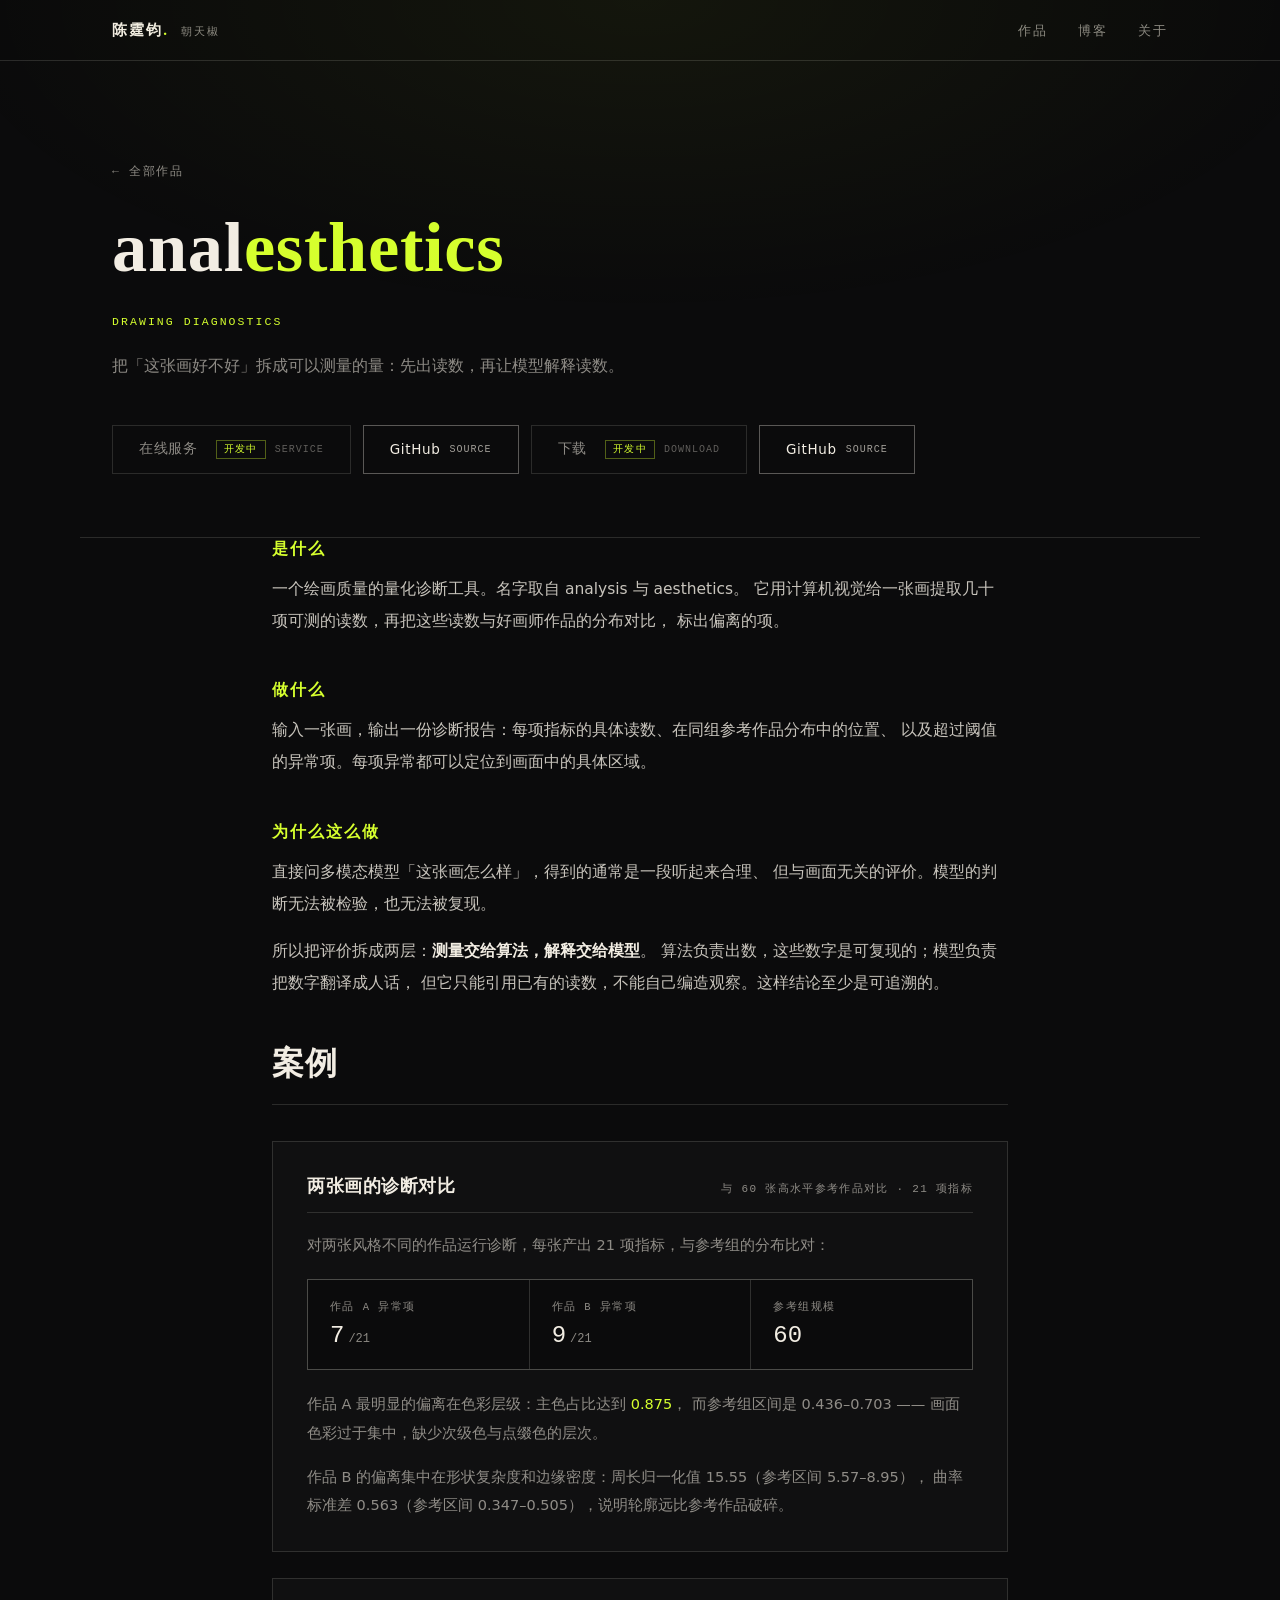
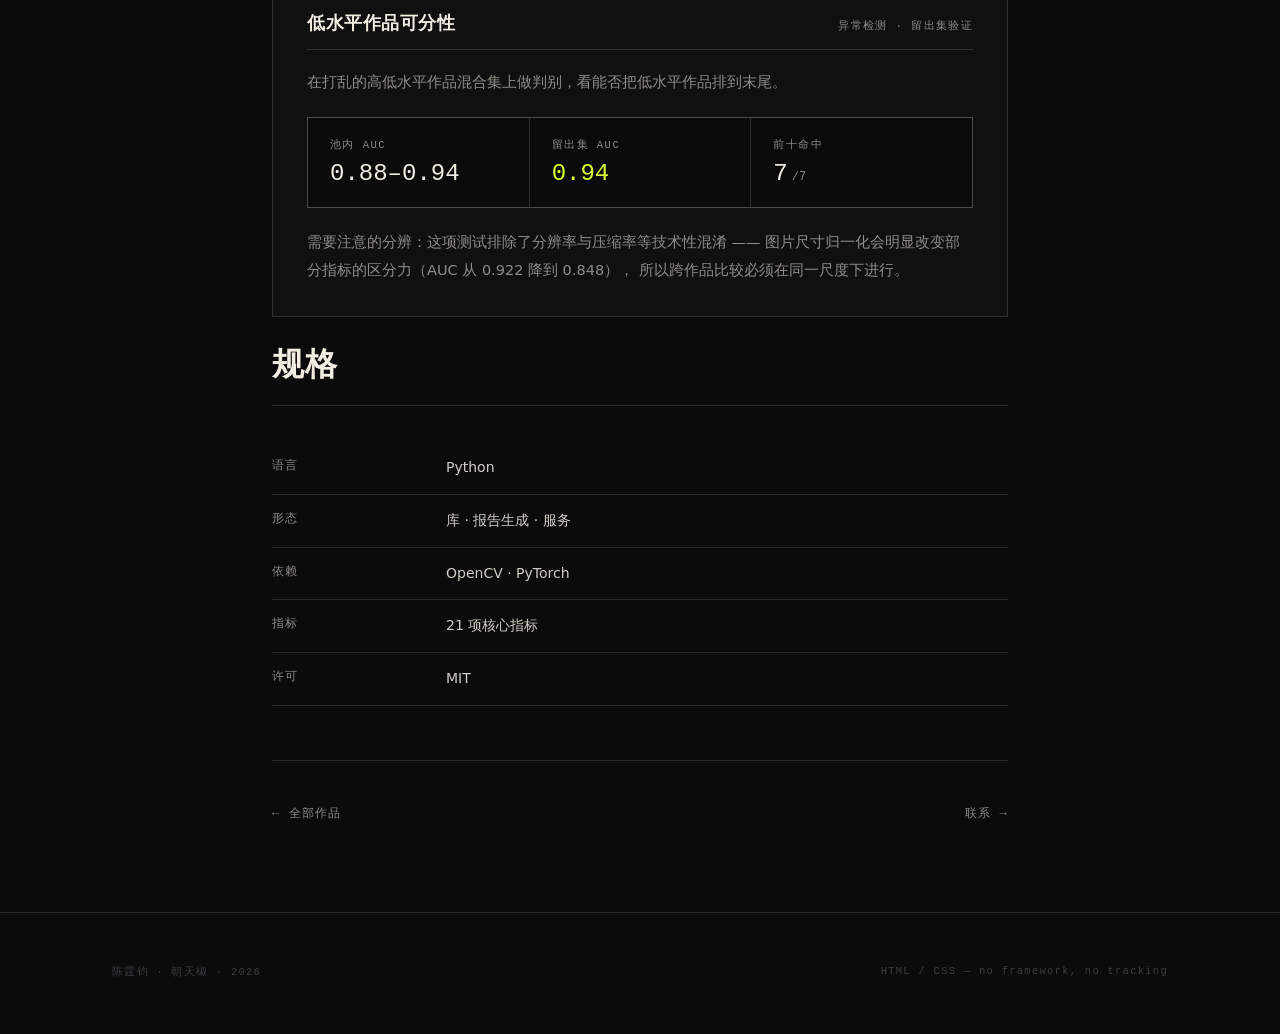
==== analesthetics.html @ e925217a "fix: per-repo GitHub links, whole-card navigation, analesthetics repo live" ====
<!DOCTYPE html>
<html lang="zh-CN">
<head>
<meta charset="UTF-8">
<meta name="viewport" content="width=device-width, initial-scale=1.0">
<title>analesthetics — 陈霆钧</title>
<meta name="description" content="把「这张画好不好」拆成可以测量的量：先出读数，再让模型解释读数。">
<meta property="og:title" content="analesthetics — Drawing Diagnostics">
<meta property="og:description" content="把「这张画好不好」拆成可以测量的量：先出读数，再让模型解释读数。">
<meta property="og:type" content="website">
<style>
:root{
  --bg:#0b0b0c; --ink:#f2ede3; --dim:rgba(242,237,227,.56);
  --faint:rgba(242,237,227,.34); --line:rgba(242,237,227,.14);
  --acid:#d6ff2e;
  --serif:"Songti SC","Noto Serif CJK SC","Source Han Serif SC","SimSun",serif;
  --sans:"PingFang SC","HarmonyOS Sans SC","MiSans","Microsoft YaHei",system-ui,sans-serif;
  --mono:ui-monospace,"SF Mono","JetBrains Mono",Menlo,Consolas,monospace;
}
*{margin:0;padding:0;box-sizing:border-box}
html{scroll-behavior:smooth}
body{background:var(--bg);color:var(--ink);font-family:var(--sans);
     -webkit-font-smoothing:antialiased;overflow-x:hidden}
body::before{content:"";position:fixed;inset:0;pointer-events:none;z-index:99;
  background:radial-gradient(ellipse 80% 50% at 50% 0%,rgba(214,255,46,.05),transparent 70%)}
::selection{background:var(--acid);color:#0b0b0c}
.wrap{max-width:1120px;margin:0 auto;padding:0 32px}
.wrap.narrow{max-width:800px}

/* 渐进增强：默认可见。只有 html.js 存在（脚本已运行）才隐藏等待揭示。
   这样即使 JS 报错 / 被禁用 / IntersectionObserver 不支持，内容也不会消失。 */
.reveal{opacity:1;transform:none}
html.js .reveal{opacity:0;transform:translateY(26px);
                transition:opacity .9s ease,transform .9s ease}
html.js .reveal.on{opacity:1;transform:none}
html.js .reveal.d1{transition-delay:.12s}
html.js .reveal.d2{transition-delay:.24s}
html.js .reveal.d3{transition-delay:.36s}

nav{position:sticky;top:0;z-index:50;background:rgba(11,11,12,.78);
    backdrop-filter:blur(16px);border-bottom:1px solid var(--line)}
nav .wrap{display:flex;justify-content:space-between;align-items:center;height:60px}
.brand{font-family:var(--serif);font-weight:900;font-size:15px;letter-spacing:.14em;
       text-decoration:none;color:var(--ink)}
.brand i{font-style:normal;color:var(--acid)}
.brand small{font-family:var(--mono);font-weight:400;font-size:10.5px;
             letter-spacing:.16em;color:var(--dim);margin-left:12px}
nav ul{display:flex;gap:30px;list-style:none}
nav a{font-size:12.5px;letter-spacing:.16em;color:var(--dim);text-decoration:none;
      transition:color .25s}
nav a:hover,nav a.on{color:var(--ink)}

/* ── 详情页 ── */
.ph{padding-top:11vh;padding-bottom:7vh;border-bottom:1px solid var(--line)}
.crumb{font-family:var(--mono);font-size:11.5px;letter-spacing:.14em;
       color:var(--dim);text-decoration:none;transition:color .25s}
.crumb:hover{color:var(--acid)}
.ph h1{font-family:var(--serif);font-weight:900;line-height:1.16;letter-spacing:.01em;
       font-size:clamp(2.3rem,5.6vw,4.4rem);margin:28px 0 0}
.ph h1 em{font-style:normal;color:var(--acid)}
.ph .kind{font-family:var(--mono);font-size:11.5px;letter-spacing:.18em;
          color:var(--acid);text-transform:uppercase;margin-top:26px;display:block}
.ph .lede{margin-top:22px;max-width:36em;color:var(--dim);font-size:16px;line-height:1.95}

/* 行动区：在线服务 / 下载 / 代码 */
.acts{display:flex;flex-wrap:wrap;gap:12px;margin-top:44px}
.act{display:inline-flex;align-items:center;gap:9px;padding:14px 26px;
     font-size:13.5px;letter-spacing:.05em;text-decoration:none;
     border:1px solid var(--faint);color:var(--ink);transition:all .28s}
.act:hover{background:var(--acid);color:#0b0b0c;border-color:var(--acid)}
.act.ghost{border-color:var(--line);color:var(--dim)}
.act.ghost:hover{background:transparent;color:var(--ink);border-color:var(--faint)}
.act small{font-family:var(--mono);font-size:10px;letter-spacing:.1em;opacity:.65}

section{padding-top:9vh;padding-bottom:9vh}
.sec-h{font-family:var(--serif);font-weight:900;letter-spacing:.03em;
       font-size:clamp(1.4rem,2.8vw,2rem);margin-bottom:36px;
       padding-bottom:18px;border-bottom:1px solid var(--line)}
.body-t p{font-size:15.5px;line-height:2.05;color:rgba(242,237,227,.82);margin-bottom:24px}
.body-t strong{color:var(--ink);font-weight:600}
.body-t em{font-style:normal;color:var(--acid)}

/* 规格表 */
.spec{list-style:none}
.spec li{display:grid;grid-template-columns:150px 1fr;gap:24px;
         padding:14px 0;border-bottom:1px solid var(--line);font-size:14px}
.spec dt,.spec .k{font-family:var(--mono);font-size:11.5px;letter-spacing:.1em;
                  color:var(--dim);padding-top:2px}
.spec .v{color:rgba(242,237,227,.86);line-height:1.7}

/* 三步 / 特性 */
.feats{display:grid;grid-template-columns:repeat(3,1fr);gap:0;border-top:1px solid var(--line)}
.feat{padding:30px 26px 30px 0;border-right:1px solid var(--line)}
.feat:last-child{border-right:none}
.feat .n{font-family:var(--mono);font-size:11px;color:var(--acid);
         letter-spacing:.16em;margin-bottom:16px}
.feat h3{font-family:var(--serif);font-weight:700;font-size:1.15rem;
         letter-spacing:.03em;margin-bottom:10px}
.feat p{font-size:13.5px;line-height:1.8;color:var(--dim)}

pre{font-family:var(--mono);font-size:12.5px;line-height:1.9;
    background:rgba(242,237,227,.035);border:1px solid var(--line);
    padding:22px 24px;overflow-x:auto;margin:24px 0;color:rgba(242,237,227,.8)}
pre b{color:var(--acid);font-weight:400}

.note{font-size:13px;line-height:1.85;color:var(--dim);
      border-left:2px solid var(--acid);padding-left:20px;margin:28px 0}

.pager{display:flex;justify-content:space-between;flex-wrap:wrap;gap:18px;
       padding:44px 0 0;border-top:1px solid var(--line);margin-top:6vh}
.pager a{font-family:var(--mono);font-size:12px;letter-spacing:.1em;
         color:var(--dim);text-decoration:none;transition:color .25s}
.pager a:hover{color:var(--acid)}

footer{border-top:1px solid var(--line);padding:52px 0;margin-top:10vh}
.colophon{font-family:var(--mono);font-size:10.5px;color:#3d3d42;
          letter-spacing:.12em;display:flex;justify-content:space-between;flex-wrap:wrap;gap:14px}

@media(max-width:880px){
  .feats{grid-template-columns:1fr}
  .feat{border-right:none;border-bottom:1px solid var(--line);padding-right:0}
  .spec li{grid-template-columns:110px 1fr;gap:16px}
  .reveal{transition-duration:.55s}
}
@media(prefers-reduced-motion:reduce){
  .reveal{opacity:1;transform:none;transition:none}
  html{scroll-behavior:auto}
}


.badge{display:inline-block;font-family:var(--mono);font-size:9.5px;
       letter-spacing:.14em;color:var(--acid);border:1px solid rgba(214,255,46,.35);
       padding:2px 7px;margin-left:9px;vertical-align:middle;white-space:nowrap}
.wipbar{border:1px solid rgba(214,255,46,.28);
        background:rgba(214,255,46,.05);
        padding:14px 20px;margin:0 auto 0;max-width:800px;
        font-family:var(--mono);font-size:11.5px;letter-spacing:.08em;
        color:rgba(242,237,227,.7);text-align:center}
.wipbar b{color:var(--acid);font-weight:400}

</style>
<style>
/* 概述三段 */
.ov{margin-bottom:42px}
.ov h3{font-family:var(--serif);font-weight:700;font-size:1.02rem;
       letter-spacing:.12em;color:var(--acid);margin-bottom:14px}
.ov p{font-size:15.5px;line-height:2.05;color:rgba(242,237,227,.82)}
.ov p+p{margin-top:16px}
.ov strong{color:var(--ink);font-weight:600}

/* 案例卡 */
.case{border:1px solid var(--line);padding:32px 34px;margin-bottom:26px;
      background:rgba(242,237,227,.02)}
.case-h{display:flex;justify-content:space-between;align-items:baseline;
        gap:18px;flex-wrap:wrap;margin-bottom:18px;
        padding-bottom:14px;border-bottom:1px solid var(--line)}
.case-h b{font-family:var(--serif);font-weight:700;font-size:1.1rem;letter-spacing:.03em}
.case-h span{font-family:var(--mono);font-size:11px;letter-spacing:.12em;color:var(--dim)}
.case p{font-size:14.5px;line-height:1.95;color:var(--dim);margin-bottom:16px}
.case p:last-child{margin-bottom:0}
.case em{font-style:normal;color:var(--acid)}
.case strong{color:var(--ink);font-weight:600}

/* 数据行 */
.stats{display:grid;grid-template-columns:repeat(auto-fit,minmax(170px,1fr));
       gap:1px;background:var(--line);border:1px solid var(--line);margin:20px 0}
.stats div{background:var(--bg);padding:20px 22px}
.stats dt{font-family:var(--mono);font-size:10.5px;letter-spacing:.14em;color:var(--dim)}
.stats dd{font-family:var(--mono);font-size:1.5rem;margin-top:8px;color:var(--ink)}
.stats dd i{font-style:normal;color:var(--acid)}
.stats dd small{font-size:.5em;color:var(--dim);margin-left:4px}

.empty{font-size:13.5px;color:var(--dim);line-height:1.9;
       border:1px dashed var(--line);padding:28px 30px}
</style>
<script>document.documentElement.classList.add("js");</script>
</head>
<body>
<nav>
  <div class="wrap">
    <a href="index.html" class="brand">陈霆钧<i>.</i><small>朝天椒</small></a>
    <ul>
      <li><a href="index.html#work">作品</a></li>
      <li><a href="blog.html">博客</a></li>
      <li><a href="index.html#about">关于</a></li>
    </ul>
  </div>
</nav>

<header class="ph wrap">
  <a class="crumb reveal on" href="index.html#work">← 全部作品</a>
  <h1 class="reveal on">anal<em>esthetics</em></h1>
  <span class="kind reveal d1">Drawing Diagnostics</span>
  <p class="lede reveal d1">把「这张画好不好」拆成可以测量的量：先出读数，再让模型解释读数。</p>
  <div class="acts reveal d2">
      <a class="act ghost" href="try-analesthetics.html">在线服务<span class="badge">开发中</span><small>SERVICE</small></a>
      <a class="act" href="https://github.com/ProfYangShengXu/analesthetics">GitHub<small>SOURCE</small></a>
    <a class="act ghost" href="#">下载<span class="badge">开发中</span><small>DOWNLOAD</small></a>
      <a class="act" href="#">GitHub<small>SOURCE</small></a>
  </div>
</header>

<section class="wrap narrow">
  <div class="ov reveal d1"><h3>是什么</h3><p>一个绘画质量的量化诊断工具。名字取自 analysis 与 aesthetics。
     它用计算机视觉给一张画提取几十项可测的读数，再把这些读数与好画师作品的分布对比，
     标出偏离的项。</p></div>
  <div class="ov reveal d1"><h3>做什么</h3><p>输入一张画，输出一份诊断报告：每项指标的具体读数、在同组参考作品分布中的位置、
     以及超过阈值的异常项。每项异常都可以定位到画面中的具体区域。</p></div>
  <div class="ov reveal d1"><h3>为什么这么做</h3><p>直接问多模态模型「这张画怎么样」，得到的通常是一段听起来合理、
     但与画面无关的评价。模型的判断无法被检验，也无法被复现。</p>
     <p>所以把评价拆成两层：<strong>测量交给算法，解释交给模型</strong>。
     算法负责出数，这些数字是可复现的；模型负责把数字翻译成人话，
     但它只能引用已有的读数，不能自己编造观察。这样结论至少是可追溯的。</p></div>
</section>

<section class="wrap narrow">
  <h2 class="sec-h reveal">案例</h2>
  <div class="case reveal d1"><div class="case-h"><b>两张画的诊断对比</b><span>与 60 张高水平参考作品对比 · 21 项指标</span></div><p>对两张风格不同的作品运行诊断，每张产出 21 项指标，与参考组的分布比对：</p>
        <div class="stats">
          <div><dt>作品 A 异常项</dt><dd>7<small>/21</small></dd></div>
          <div><dt>作品 B 异常项</dt><dd>9<small>/21</small></dd></div>
          <div><dt>参考组规模</dt><dd>60</dd></div>
        </div>
        <p>作品 A 最明显的偏离在色彩层级：主色占比达到 <em>0.875</em>，
        而参考组区间是 0.436–0.703 —— 画面色彩过于集中，缺少次级色与点缀色的层次。</p>
        <p>作品 B 的偏离集中在形状复杂度和边缘密度：周长归一化值 15.55（参考区间 5.57–8.95），
        曲率标准差 0.563（参考区间 0.347–0.505），说明轮廓远比参考作品破碎。</p></div>
  <div class="case reveal d1"><div class="case-h"><b>低水平作品可分性</b><span>异常检测 · 留出集验证</span></div><p>在打乱的高低水平作品混合集上做判别，看能否把低水平作品排到末尾。</p>
        <div class="stats">
          <div><dt>池内 AUC</dt><dd>0.88–0.94</dd></div>
          <div><dt>留出集 AUC</dt><dd><i>0.94</i></dd></div>
          <div><dt>前十命中</dt><dd>7<small>/7</small></dd></div>
        </div>
        <p>需要注意的分辨：这项测试排除了分辨率与压缩率等技术性混淆 ——
        图片尺寸归一化会明显改变部分指标的区分力（AUC 从 0.922 降到 0.848），
        所以跨作品比较必须在同一尺度下进行。</p></div>
</section>

<section class="wrap narrow">
  <h2 class="sec-h reveal">规格</h2>
  <ul class="spec reveal d1">
    <li><span class="k">语言</span><span class="v">Python</span></li>
    <li><span class="k">形态</span><span class="v">库 · 报告生成 · 服务</span></li>
    <li><span class="k">依赖</span><span class="v">OpenCV · PyTorch</span></li>
    <li><span class="k">指标</span><span class="v">21 项核心指标</span></li>
    <li><span class="k">许可</span><span class="v">MIT</span></li>
  </ul>
  <div class="pager reveal d2">
    <a href="index.html#work">← 全部作品</a>
    <a href="index.html#contact">联系 →</a>
  </div>
</section>

<footer>
  <div class="wrap colophon">
    <span>陈霆钧 · 朝天椒 · 2026</span>
    <span>HTML / CSS — no framework, no tracking</span>
  </div>
</footer>
<script>
(function(){
  document.documentElement.classList.add('js');
  var els=[].slice.call(document.querySelectorAll('.reveal'));
  function showAll(){ els.forEach(function(e){e.classList.add('on')}); }
  if(!('IntersectionObserver' in window)){ showAll(); return; }
  var io=new IntersectionObserver(function(en){
    en.forEach(function(e){ if(e.isIntersecting){ e.target.classList.add('on'); io.unobserve(e.target);} });
  },{threshold:0.05,rootMargin:'0px 0px -2% 0px'});
  els.forEach(function(e){ io.observe(e) });
  // 兜底：1.5s 后强制全部可见，防止任何边界情况导致内容不可见
  setTimeout(showAll, 1500);
})();
</script>
</body>
</html>
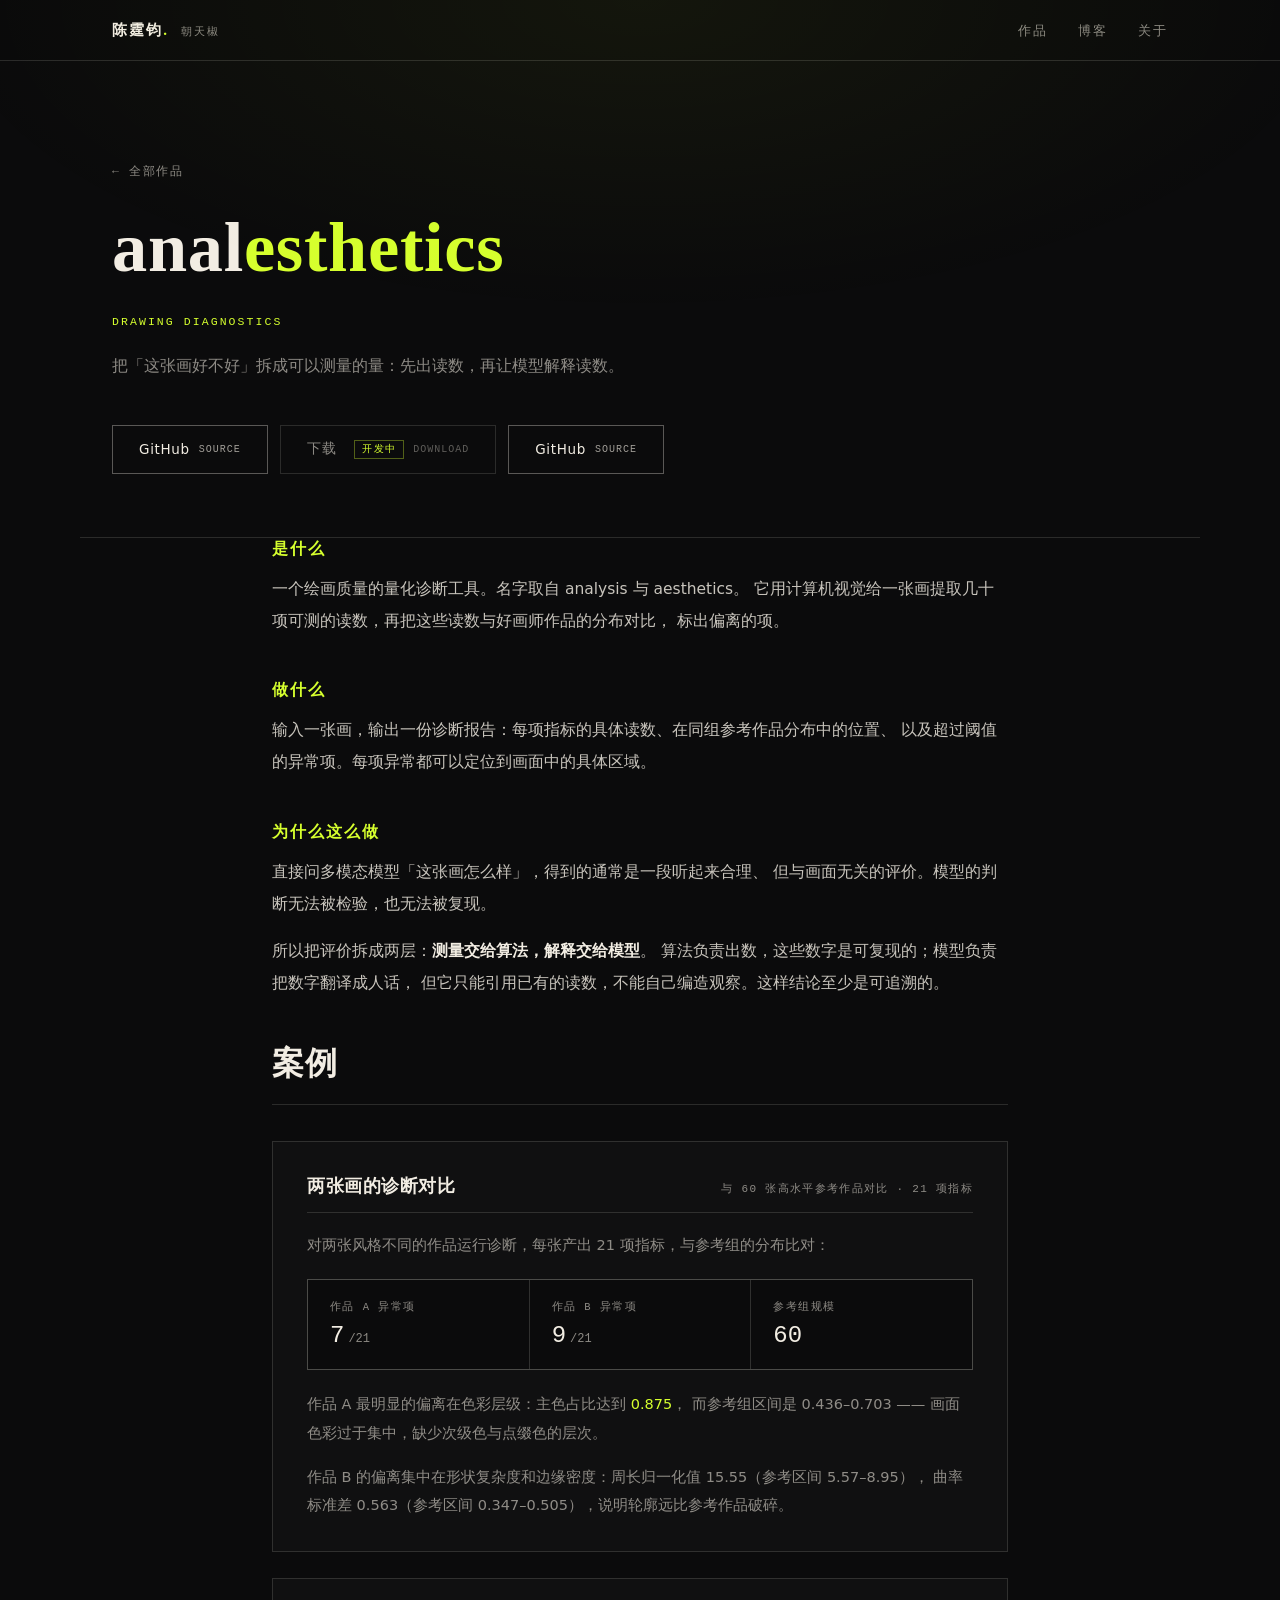
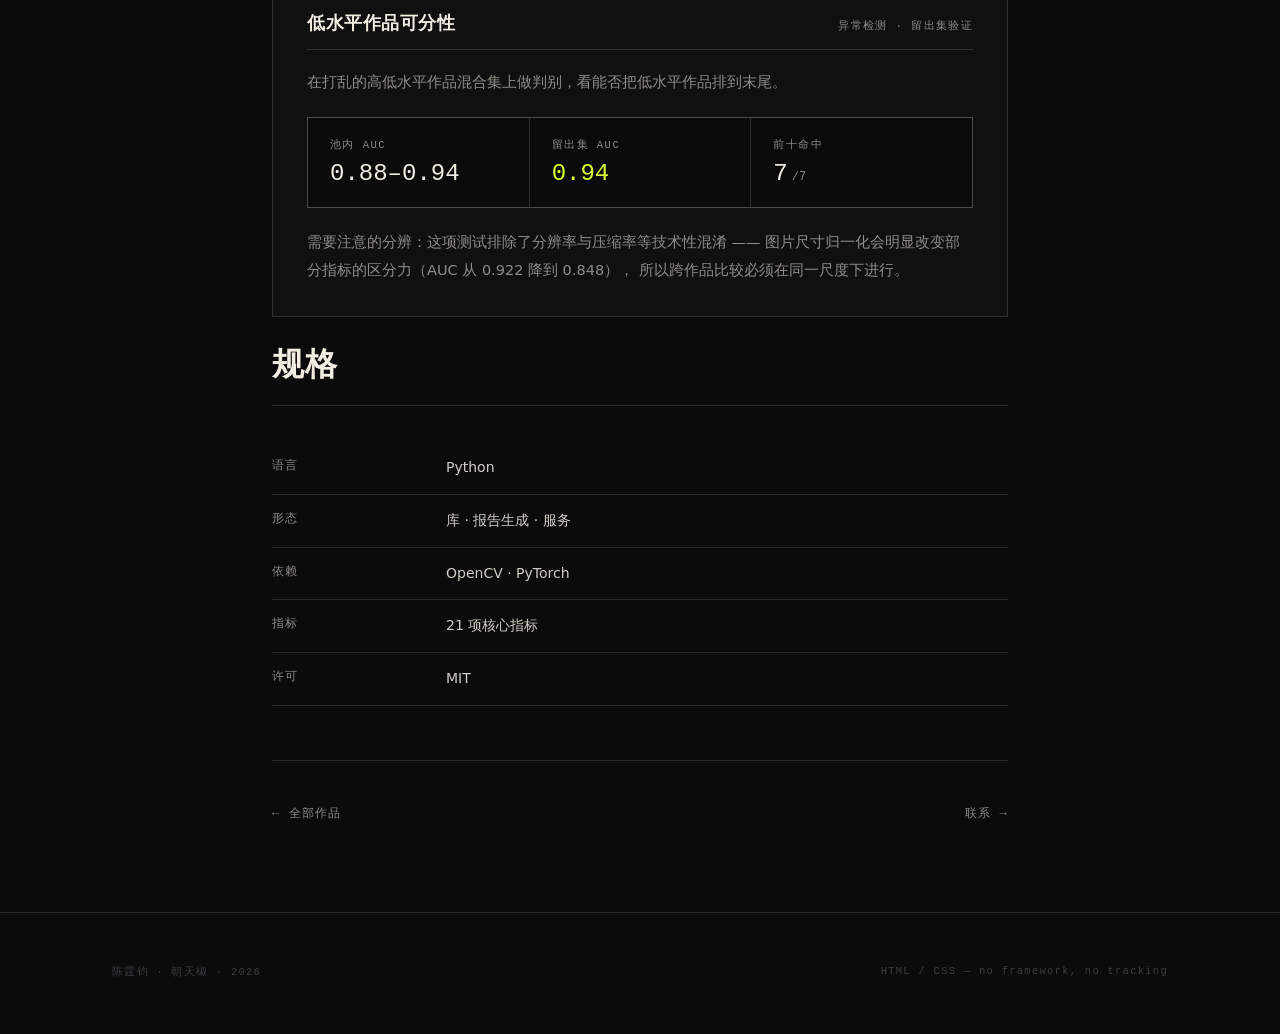
==== commit 5c6a7d62: "revert: no service behind them -> pull all mock service pages from live" ====
--- a/analesthetics.html
+++ b/analesthetics.html
@@ -193,7 +193,6 @@
   <span class="kind reveal d1">Drawing Diagnostics</span>
   <p class="lede reveal d1">把「这张画好不好」拆成可以测量的量：先出读数，再让模型解释读数。</p>
   <div class="acts reveal d2">
-      <a class="act ghost" href="try-analesthetics.html">在线服务<span class="badge">开发中</span><small>SERVICE</small></a>
       <a class="act" href="https://github.com/ProfYangShengXu/analesthetics">GitHub<small>SOURCE</small></a>
     <a class="act ghost" href="#">下载<span class="badge">开发中</span><small>DOWNLOAD</small></a>
       <a class="act" href="#">GitHub<small>SOURCE</small></a>
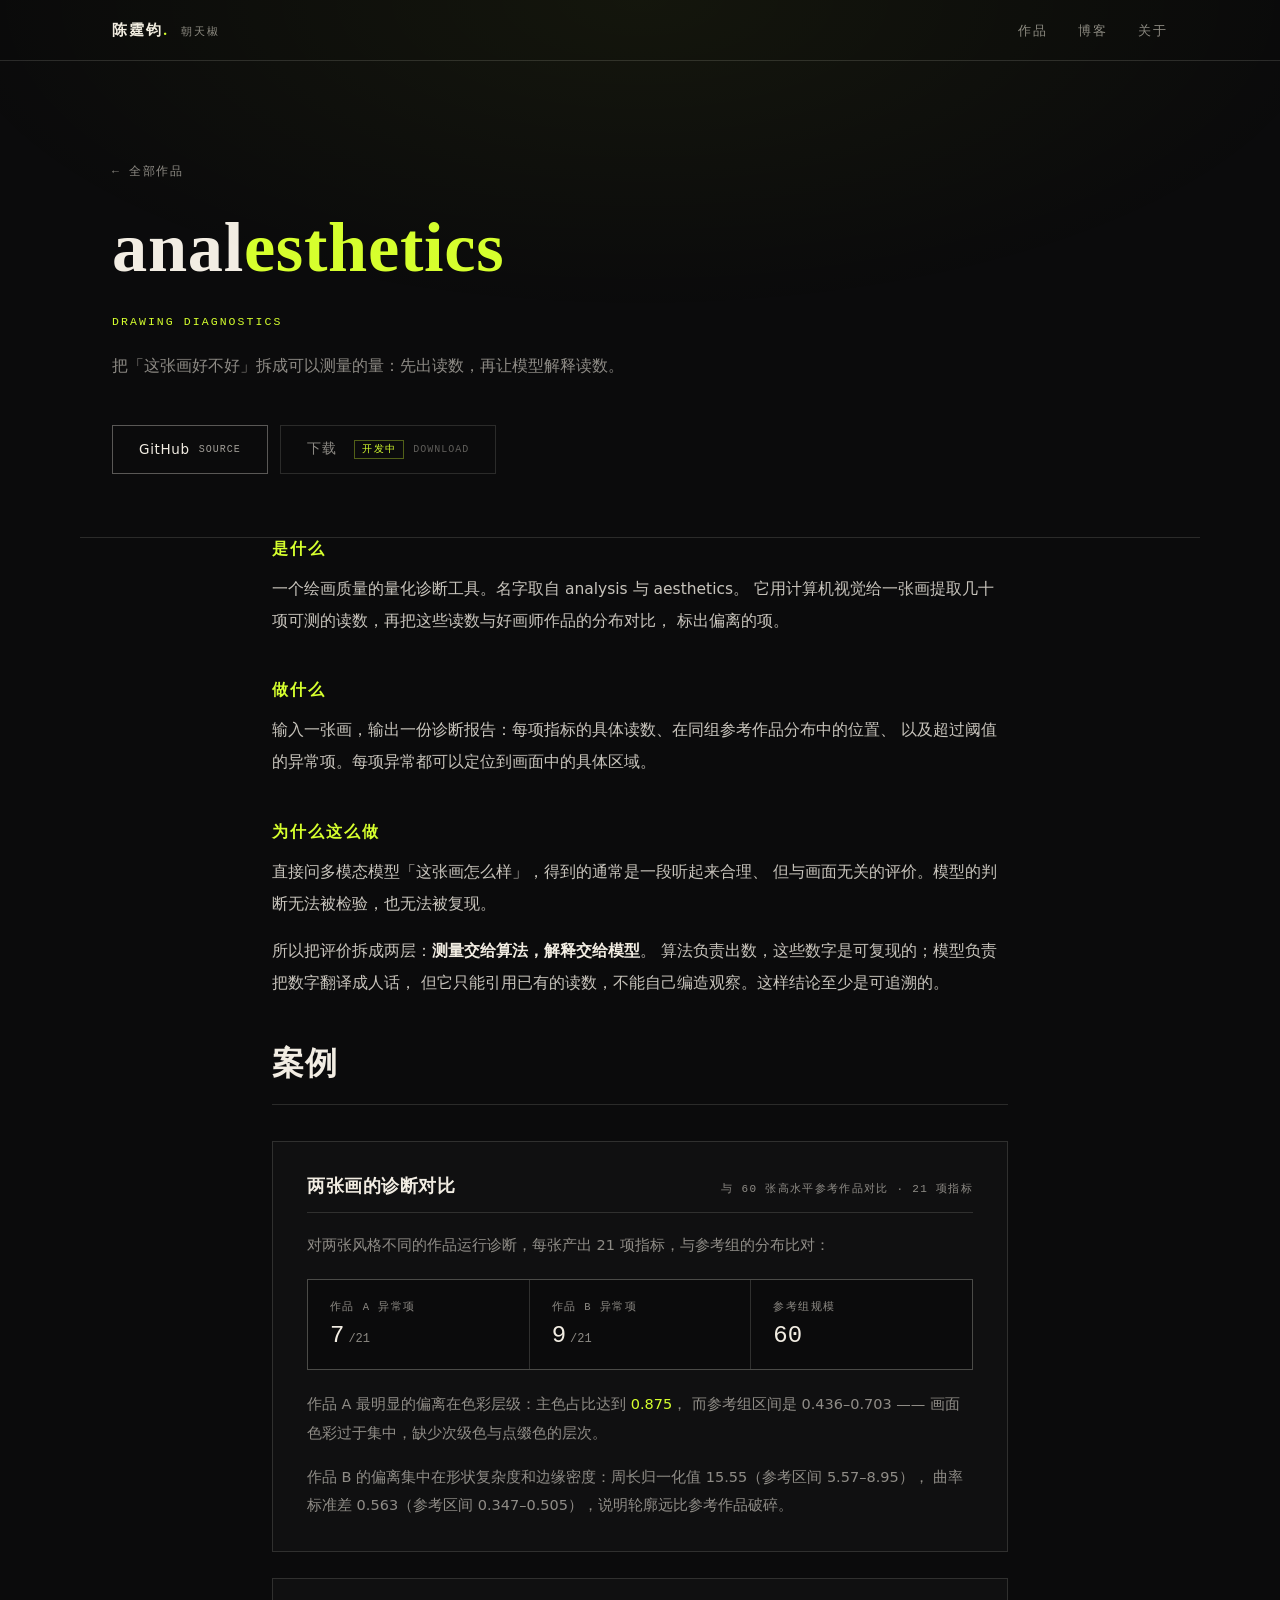
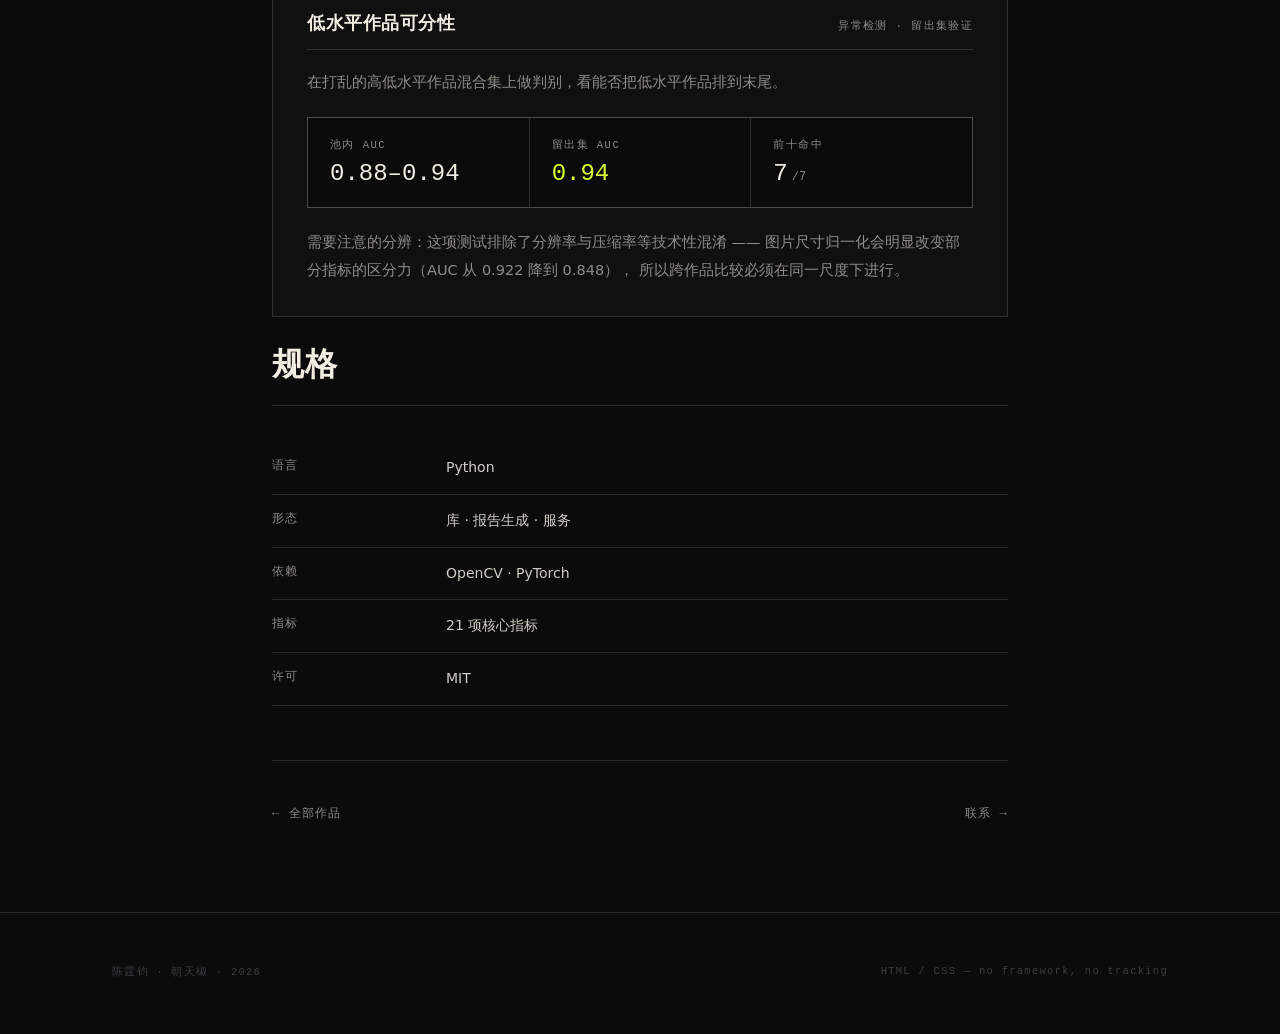
==== commit e1e9b945: "fix: drop duplicated action button on analesthetics" ====
--- a/analesthetics.html
+++ b/analesthetics.html
@@ -193,9 +193,8 @@
   <span class="kind reveal d1">Drawing Diagnostics</span>
   <p class="lede reveal d1">把「这张画好不好」拆成可以测量的量：先出读数，再让模型解释读数。</p>
   <div class="acts reveal d2">
-      <a class="act" href="https://github.com/ProfYangShengXu/analesthetics">GitHub<small>SOURCE</small></a>
+    <a class="act" href="https://github.com/ProfYangShengXu/analesthetics">GitHub<small>SOURCE</small></a>
     <a class="act ghost" href="#">下载<span class="badge">开发中</span><small>DOWNLOAD</small></a>
-      <a class="act" href="#">GitHub<small>SOURCE</small></a>
   </div>
 </header>
 
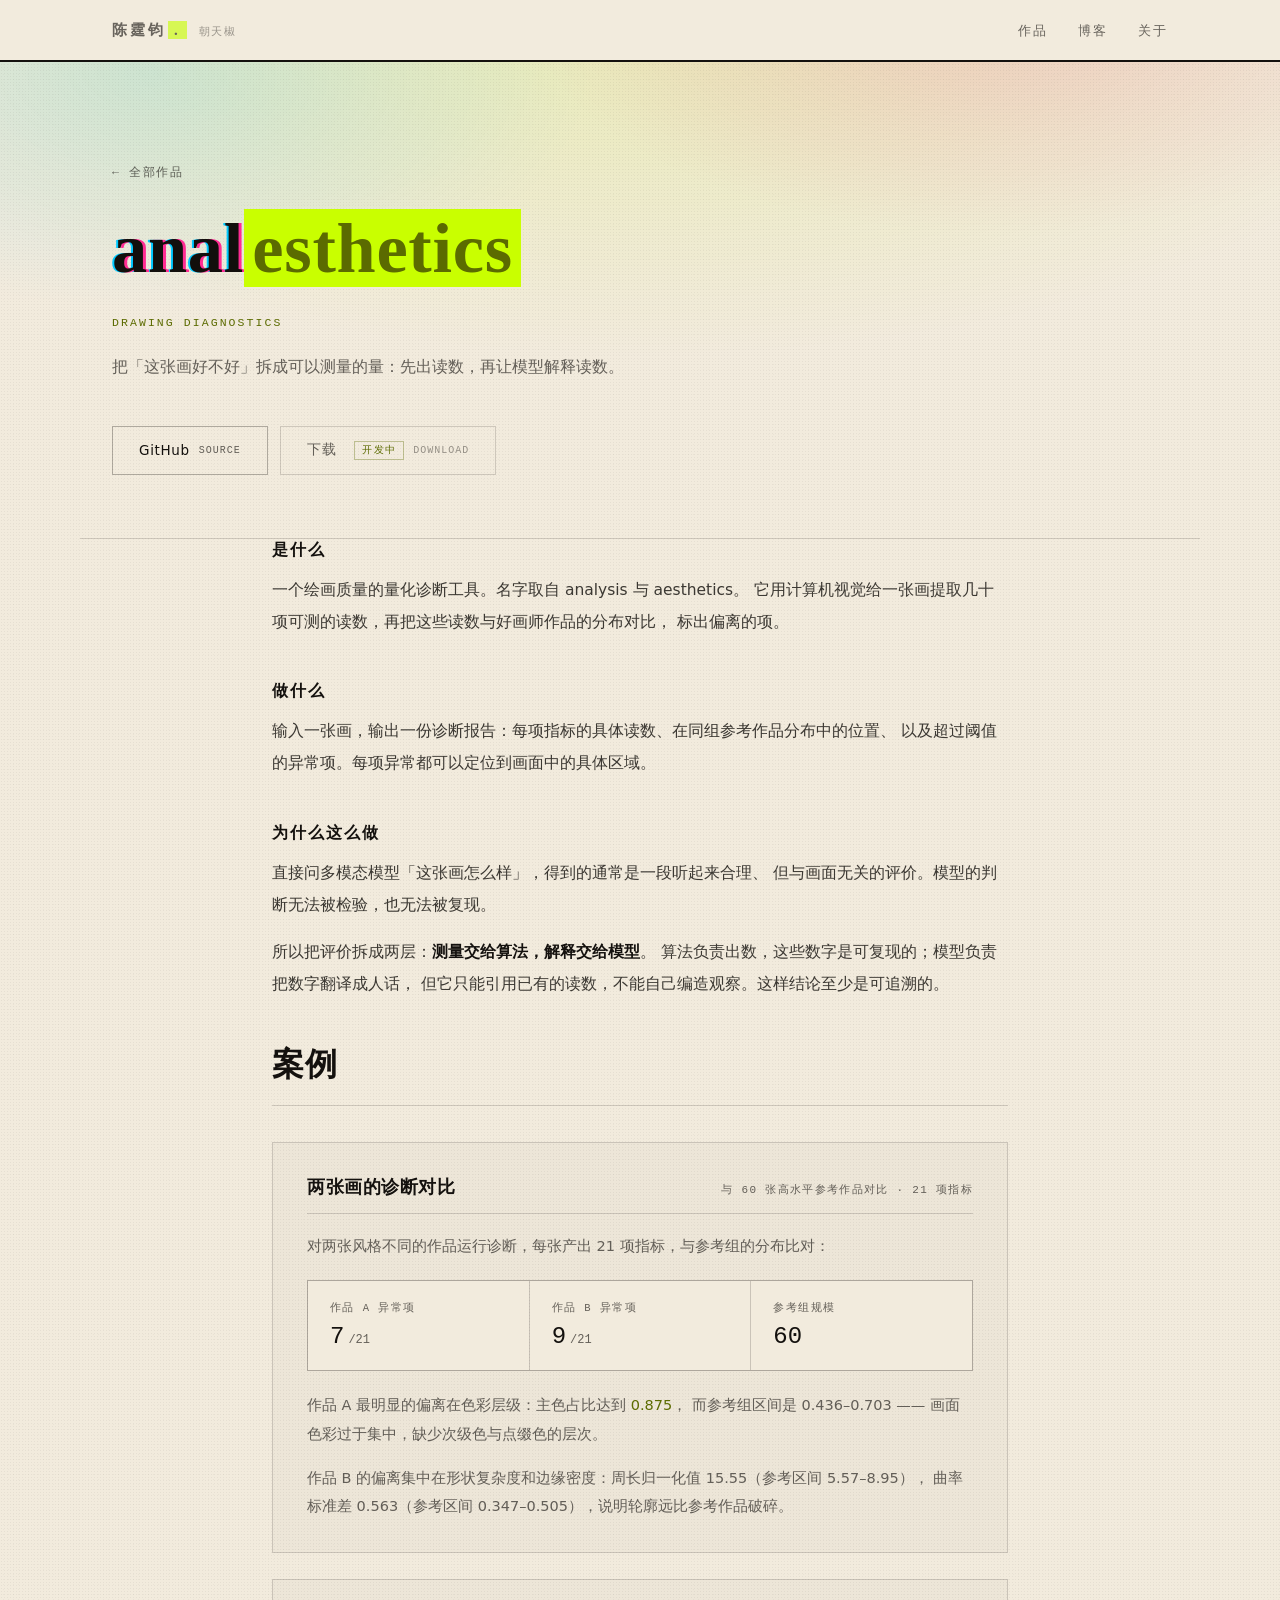
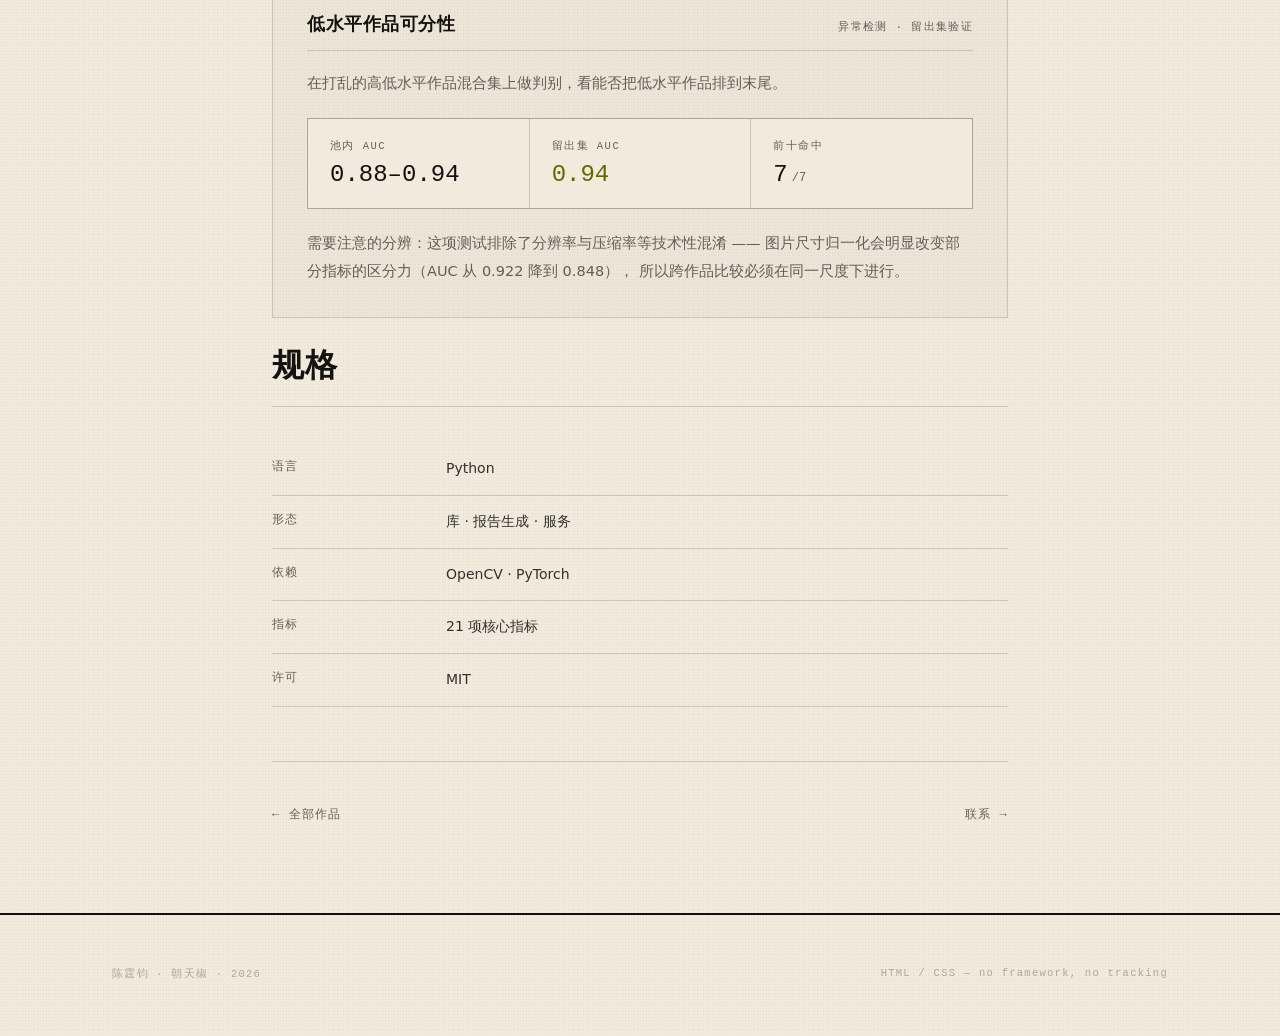
==== commit 89ced3f2: "feat(visual): 酸性印刷层 — 纸色底 / 半调网点 / 套印错位 / 硬投影" ====
--- a/analesthetics.html
+++ b/analesthetics.html
@@ -10,9 +10,9 @@
 <meta property="og:type" content="website">
 <style>
 :root{
-  --bg:#0b0b0c; --ink:#f2ede3; --dim:rgba(242,237,227,.56);
-  --faint:rgba(242,237,227,.34); --line:rgba(242,237,227,.14);
-  --acid:#d6ff2e;
+  --bg:#F2EBDD; --ink:#14110E; --dim:rgba(20,17,14,.56);
+  --faint:rgba(20,17,14,.34); --line:rgba(20,17,14,.14);
+  --acid:#5C6B00;
   --serif:"Songti SC","Noto Serif CJK SC","Source Han Serif SC","SimSun",serif;
   --sans:"PingFang SC","HarmonyOS Sans SC","MiSans","Microsoft YaHei",system-ui,sans-serif;
   --mono:ui-monospace,"SF Mono","JetBrains Mono",Menlo,Consolas,monospace;
@@ -22,8 +22,8 @@
 body{background:var(--bg);color:var(--ink);font-family:var(--sans);
      -webkit-font-smoothing:antialiased;overflow-x:hidden}
 body::before{content:"";position:fixed;inset:0;pointer-events:none;z-index:99;
-  background:radial-gradient(ellipse 80% 50% at 50% 0%,rgba(214,255,46,.05),transparent 70%)}
-::selection{background:var(--acid);color:#0b0b0c}
+  background:radial-gradient(ellipse 80% 50% at 50% 0%,rgba(92,107,0,.05),transparent 70%)}
+::selection{background:var(--acid);color:#14110E}
 .wrap{max-width:1120px;margin:0 auto;padding:0 32px}
 .wrap.narrow{max-width:800px}
 
@@ -37,7 +37,7 @@
 html.js .reveal.d2{transition-delay:.24s}
 html.js .reveal.d3{transition-delay:.36s}
 
-nav{position:sticky;top:0;z-index:50;background:rgba(11,11,12,.78);
+nav{position:sticky;top:0;z-index:50;background:rgba(242,235,221,.94);
     backdrop-filter:blur(16px);border-bottom:1px solid var(--line)}
 nav .wrap{display:flex;justify-content:space-between;align-items:center;height:60px}
 .brand{font-family:var(--serif);font-weight:900;font-size:15px;letter-spacing:.14em;
@@ -67,7 +67,7 @@
 .act{display:inline-flex;align-items:center;gap:9px;padding:14px 26px;
      font-size:13.5px;letter-spacing:.05em;text-decoration:none;
      border:1px solid var(--faint);color:var(--ink);transition:all .28s}
-.act:hover{background:var(--acid);color:#0b0b0c;border-color:var(--acid)}
+.act:hover{background:var(--acid);color:#14110E;border-color:var(--acid)}
 .act.ghost{border-color:var(--line);color:var(--dim)}
 .act.ghost:hover{background:transparent;color:var(--ink);border-color:var(--faint)}
 .act small{font-family:var(--mono);font-size:10px;letter-spacing:.1em;opacity:.65}
@@ -76,7 +76,7 @@
 .sec-h{font-family:var(--serif);font-weight:900;letter-spacing:.03em;
        font-size:clamp(1.4rem,2.8vw,2rem);margin-bottom:36px;
        padding-bottom:18px;border-bottom:1px solid var(--line)}
-.body-t p{font-size:15.5px;line-height:2.05;color:rgba(242,237,227,.82);margin-bottom:24px}
+.body-t p{font-size:15.5px;line-height:2.05;color:rgba(20,17,14,.82);margin-bottom:24px}
 .body-t strong{color:var(--ink);font-weight:600}
 .body-t em{font-style:normal;color:var(--acid)}
 
@@ -86,7 +86,7 @@
          padding:14px 0;border-bottom:1px solid var(--line);font-size:14px}
 .spec dt,.spec .k{font-family:var(--mono);font-size:11.5px;letter-spacing:.1em;
                   color:var(--dim);padding-top:2px}
-.spec .v{color:rgba(242,237,227,.86);line-height:1.7}
+.spec .v{color:rgba(20,17,14,.86);line-height:1.7}
 
 /* 三步 / 特性 */
 .feats{display:grid;grid-template-columns:repeat(3,1fr);gap:0;border-top:1px solid var(--line)}
@@ -99,8 +99,8 @@
 .feat p{font-size:13.5px;line-height:1.8;color:var(--dim)}
 
 pre{font-family:var(--mono);font-size:12.5px;line-height:1.9;
-    background:rgba(242,237,227,.035);border:1px solid var(--line);
-    padding:22px 24px;overflow-x:auto;margin:24px 0;color:rgba(242,237,227,.8)}
+    background:rgba(20,17,14,.035);border:1px solid var(--line);
+    padding:22px 24px;overflow-x:auto;margin:24px 0;color:rgba(20,17,14,.8)}
 pre b{color:var(--acid);font-weight:400}
 
 .note{font-size:13px;line-height:1.85;color:var(--dim);
@@ -113,7 +113,7 @@
 .pager a:hover{color:var(--acid)}
 
 footer{border-top:1px solid var(--line);padding:52px 0;margin-top:10vh}
-.colophon{font-family:var(--mono);font-size:10.5px;color:#3d3d42;
+.colophon{font-family:var(--mono);font-size:10.5px;color:rgba(20,17,14,.30);
           letter-spacing:.12em;display:flex;justify-content:space-between;flex-wrap:wrap;gap:14px}
 
 @media(max-width:880px){
@@ -129,13 +129,13 @@
 
 
 .badge{display:inline-block;font-family:var(--mono);font-size:9.5px;
-       letter-spacing:.14em;color:var(--acid);border:1px solid rgba(214,255,46,.35);
+       letter-spacing:.14em;color:var(--acid);border:1px solid rgba(92,107,0,.35);
        padding:2px 7px;margin-left:9px;vertical-align:middle;white-space:nowrap}
-.wipbar{border:1px solid rgba(214,255,46,.28);
-        background:rgba(214,255,46,.05);
+.wipbar{border:1px solid rgba(92,107,0,.28);
+        background:rgba(92,107,0,.05);
         padding:14px 20px;margin:0 auto 0;max-width:800px;
         font-family:var(--mono);font-size:11.5px;letter-spacing:.08em;
-        color:rgba(242,237,227,.7);text-align:center}
+        color:rgba(20,17,14,.7);text-align:center}
 .wipbar b{color:var(--acid);font-weight:400}
 
 </style>
@@ -144,13 +144,13 @@
 .ov{margin-bottom:42px}
 .ov h3{font-family:var(--serif);font-weight:700;font-size:1.02rem;
        letter-spacing:.12em;color:var(--acid);margin-bottom:14px}
-.ov p{font-size:15.5px;line-height:2.05;color:rgba(242,237,227,.82)}
+.ov p{font-size:15.5px;line-height:2.05;color:rgba(20,17,14,.82)}
 .ov p+p{margin-top:16px}
 .ov strong{color:var(--ink);font-weight:600}
 
 /* 案例卡 */
 .case{border:1px solid var(--line);padding:32px 34px;margin-bottom:26px;
-      background:rgba(242,237,227,.02)}
+      background:rgba(20,17,14,.02)}
 .case-h{display:flex;justify-content:space-between;align-items:baseline;
         gap:18px;flex-wrap:wrap;margin-bottom:18px;
         padding-bottom:14px;border-bottom:1px solid var(--line)}
@@ -174,6 +174,7 @@
        border:1px dashed var(--line);padding:28px 30px}
 </style>
 <script>document.documentElement.classList.add("js");</script>
+<link rel="stylesheet" href="assets/print.css">
 </head>
 <body>
 <nav>
--- a/assets/print.css
+++ b/assets/print.css
@@ -0,0 +1,163 @@
+/* ─────────────────────────────────────────────────────────────
+   print.css — 酸性印刷层（risograph / halftone）
+   叠在原有内联样式之上：只覆盖观感，不动结构。
+   ───────────────────────────────────────────────────────────── */
+:root{
+  --bg:#F2EBDD;
+  --paper:#F2EBDD;
+  --ink:#14110E;
+  --dim:rgba(20,17,14,.64);
+  --faint:rgba(20,17,14,.30);
+  --line:rgba(20,17,14,.16);
+  --acid:#5C6B00;        /* 纸上文字用：可读 */
+  --acid-bright:#C8FF00; /* 只做底色，不做文字色 */
+  --magenta:#FF2E93;
+  --cyan:#00C8FF;
+  --red:#E4442B;
+}
+
+html{background:var(--paper)}
+body{
+  background:var(--paper);
+  color:var(--ink);
+  /* 纸纹：极细颗粒，只在本层，不盖内容 */
+  background-image:
+    radial-gradient(rgba(20,17,14,.055) .6px, transparent .7px),
+    radial-gradient(rgba(20,17,14,.04) .6px, transparent .7px);
+  background-size:3px 3px, 5px 5px;
+  background-position:0 0, 1px 2px;
+}
+
+/* 原有顶部酸色光晕 → 改成纸上的脏色晕 + 半调网点 */
+body::before{
+  background:
+    radial-gradient(ellipse 60% 42% at 78% 0%, rgba(255,46,147,.16), transparent 62%),
+    radial-gradient(ellipse 52% 40% at 12% 8%, rgba(0,200,255,.14), transparent 66%),
+    radial-gradient(ellipse 90% 55% at 50% 0%, rgba(200,255,0,.18), transparent 72%);
+  mix-blend-mode:multiply;
+  z-index:0;
+}
+
+/* 半调网点层：给任意容器加 .halftone */
+.halftone{
+  position:absolute; inset:0; pointer-events:none; z-index:0;
+  background-image:radial-gradient(var(--ink) 1.15px, transparent 1.35px);
+  background-size:7px 7px;
+  opacity:.17;
+  mix-blend-mode:multiply;
+  -webkit-mask-image:radial-gradient(120% 78% at 72% 6%, #000 12%, transparent 68%);
+          mask-image:radial-gradient(120% 78% at 72% 6%, #000 12%, transparent 68%);
+}
+.hero > *:not(.halftone):not(.regmark){position:relative;z-index:1}
+.halftone.pink{background-image:radial-gradient(var(--magenta) 1.2px, transparent 1.4px);opacity:.30}
+.halftone.cyan{background-image:radial-gradient(var(--cyan) 1.2px, transparent 1.4px);opacity:.30}
+
+/* 内容压在半调之上 */
+.wrap, main, footer{position:relative; z-index:1}
+
+/* ── 导航：纸面 + 硬线，不要毛玻璃 ───────────────────────── */
+nav{
+  background:var(--paper);
+  backdrop-filter:none;
+  border-bottom:2px solid var(--ink);
+}
+.brand{letter-spacing:.2em}
+.brand i{color:var(--ink);background:var(--acid-bright);padding:1px 6px;margin-left:2px}
+nav a{color:var(--ink);opacity:.62}
+nav a:hover{opacity:1;text-decoration:underline;text-decoration-thickness:2px;text-underline-offset:5px}
+
+/* ── 标题：套印错位（magenta / cyan 各偏 2px） ───────────── */
+h1, .foot h2{
+  text-shadow:3px 0 var(--magenta), -2px 0 var(--cyan);
+  filter:contrast(1.02);
+  letter-spacing:-.01em;
+}
+h1,h2,h3{color:var(--ink)}
+.ov h3,.ov h4{color:var(--ink)}
+.sec-title{text-shadow:2px 0 rgba(255,46,147,.55), -1.5px 0 rgba(0,200,255,.5)}
+h1 em, .foot h2 em{color:var(--ink);background:var(--acid-bright);padding:0 .12em;text-shadow:none}
+/* 纸上不能直接用酸色写字：改成墨字 + 酸底 */
+.hero-role{display:inline-block;color:var(--ink)!important;background:var(--acid-bright);
+  padding:5px 12px;margin-top:26px;box-shadow:3px 3px 0 var(--ink)}
+.meta dd[style*="acid"]{color:var(--red)!important;font-weight:600}
+.sec-idx{color:var(--ink);background:var(--magenta);padding:2px 7px;color:#fff}
+.wipbar{border:2px solid var(--ink);background:rgba(200,255,0,.45);color:var(--ink)}
+.wipbar b{color:var(--red);font-weight:600}
+h1 .mono{font-family:var(--mono)}
+
+/* ── 按钮：硬投影，像盖章 ─────────────────────────────── */
+.btn{
+  background:var(--paper);
+  border:2px solid var(--ink);
+  box-shadow:4px 4px 0 var(--ink);
+  border-radius:0;
+  color:var(--ink);
+  transition:transform .12s ease, box-shadow .12s ease, background .12s ease;
+}
+.btn:hover{background:var(--acid-bright);color:var(--ink);border-color:var(--ink);
+  transform:translate(2px,2px);box-shadow:2px 2px 0 var(--ink)}
+.btn.ghost{border-color:var(--ink);color:var(--ink);box-shadow:none}
+.btn.ghost:hover{background:var(--paper);box-shadow:2px 2px 0 var(--ink)}
+
+/* ── meta / 列表：细线改粗线，强调印刷感 ───────────────── */
+.meta{border-top:2px solid var(--ink)}
+.meta div{border-right:1px solid var(--line)}
+.item{border-bottom:1px solid var(--ink)}
+.item:hover{padding-left:14px;background:rgba(200,255,0,.20)}
+.step{border-right:1px solid var(--ink)}
+.method{border-top:2px solid var(--ink)}
+footer{border-top:2px solid var(--ink)}
+.stack li{border-bottom:1px solid var(--line)}
+
+/* ── 装饰：胶带条 / 套准十字 ───────────────────────────── */
+.tape{
+  display:inline-block; padding:6px 14px;
+  background:var(--acid); color:var(--ink);
+  font-family:var(--mono); font-size:11px; letter-spacing:.18em;
+  transform:rotate(-2.4deg);
+  box-shadow:3px 3px 0 rgba(20,17,14,.85);
+}
+.regmark{
+  position:absolute; width:26px; height:26px; opacity:.55; z-index:2;
+  background:
+    linear-gradient(var(--ink),var(--ink)) center/1.5px 100% no-repeat,
+    linear-gradient(var(--ink),var(--ink)) center/100% 1.5px no-repeat;
+  border:1.5px solid transparent; border-radius:50%;
+}
+.regmark::after{content:"";position:absolute;inset:6px;border:1.5px solid var(--ink);border-radius:50%}
+.regmark.tl{top:84px;left:18px}
+.regmark.br{bottom:18px;right:18px}
+
+/* ── 图片：半调处理（灰度 + 网点 + 乘色） ───────────────── */
+.print-img{position:relative;overflow:hidden;border:2px solid var(--ink)}
+.print-img img{display:block;width:100%;filter:grayscale(1) contrast(1.25)}
+.print-img::after{
+  content:"";position:absolute;inset:0;pointer-events:none;
+  background-image:radial-gradient(#14110e 1.1px, transparent 1.3px);
+  background-size:5px 5px;opacity:.42;mix-blend-mode:screen;
+}
+
+/* ── 半调圆盘：品红大圆 + 酸色小圆 ─────────────────────── */
+.hero::after{
+  content:"";position:absolute;z-index:0;pointer-events:none;
+  right:-8vw;top:-6vh;width:48vw;height:48vw;border-radius:50%;
+  background-image:radial-gradient(#FF2E93 2.4px, transparent 2.55px);
+  background-size:11px 11px;
+  opacity:.62;mix-blend-mode:multiply;
+  -webkit-mask-image:radial-gradient(circle at 50% 50%, #000 34%, transparent 68%);
+          mask-image:radial-gradient(circle at 50% 50%, #000 34%, transparent 68%);
+}
+.hero::before{
+  content:"";position:absolute;z-index:0;pointer-events:none;
+  left:-10vw;bottom:-34vh;width:26vw;height:26vw;border-radius:50%;
+  background-image:radial-gradient(#7a8c00 2px, transparent 2.2px);
+  background-size:9px 9px;
+  opacity:.22;mix-blend-mode:multiply;
+  -webkit-mask-image:radial-gradient(circle at 50% 50%, #000 30%, transparent 64%);
+          mask-image:radial-gradient(circle at 50% 50%, #000 30%, transparent 64%);
+}
+
+@media (prefers-reduced-motion:reduce){
+  html{scroll-behavior:auto}
+  html.js .reveal{transition:none;opacity:1;transform:none}
+}
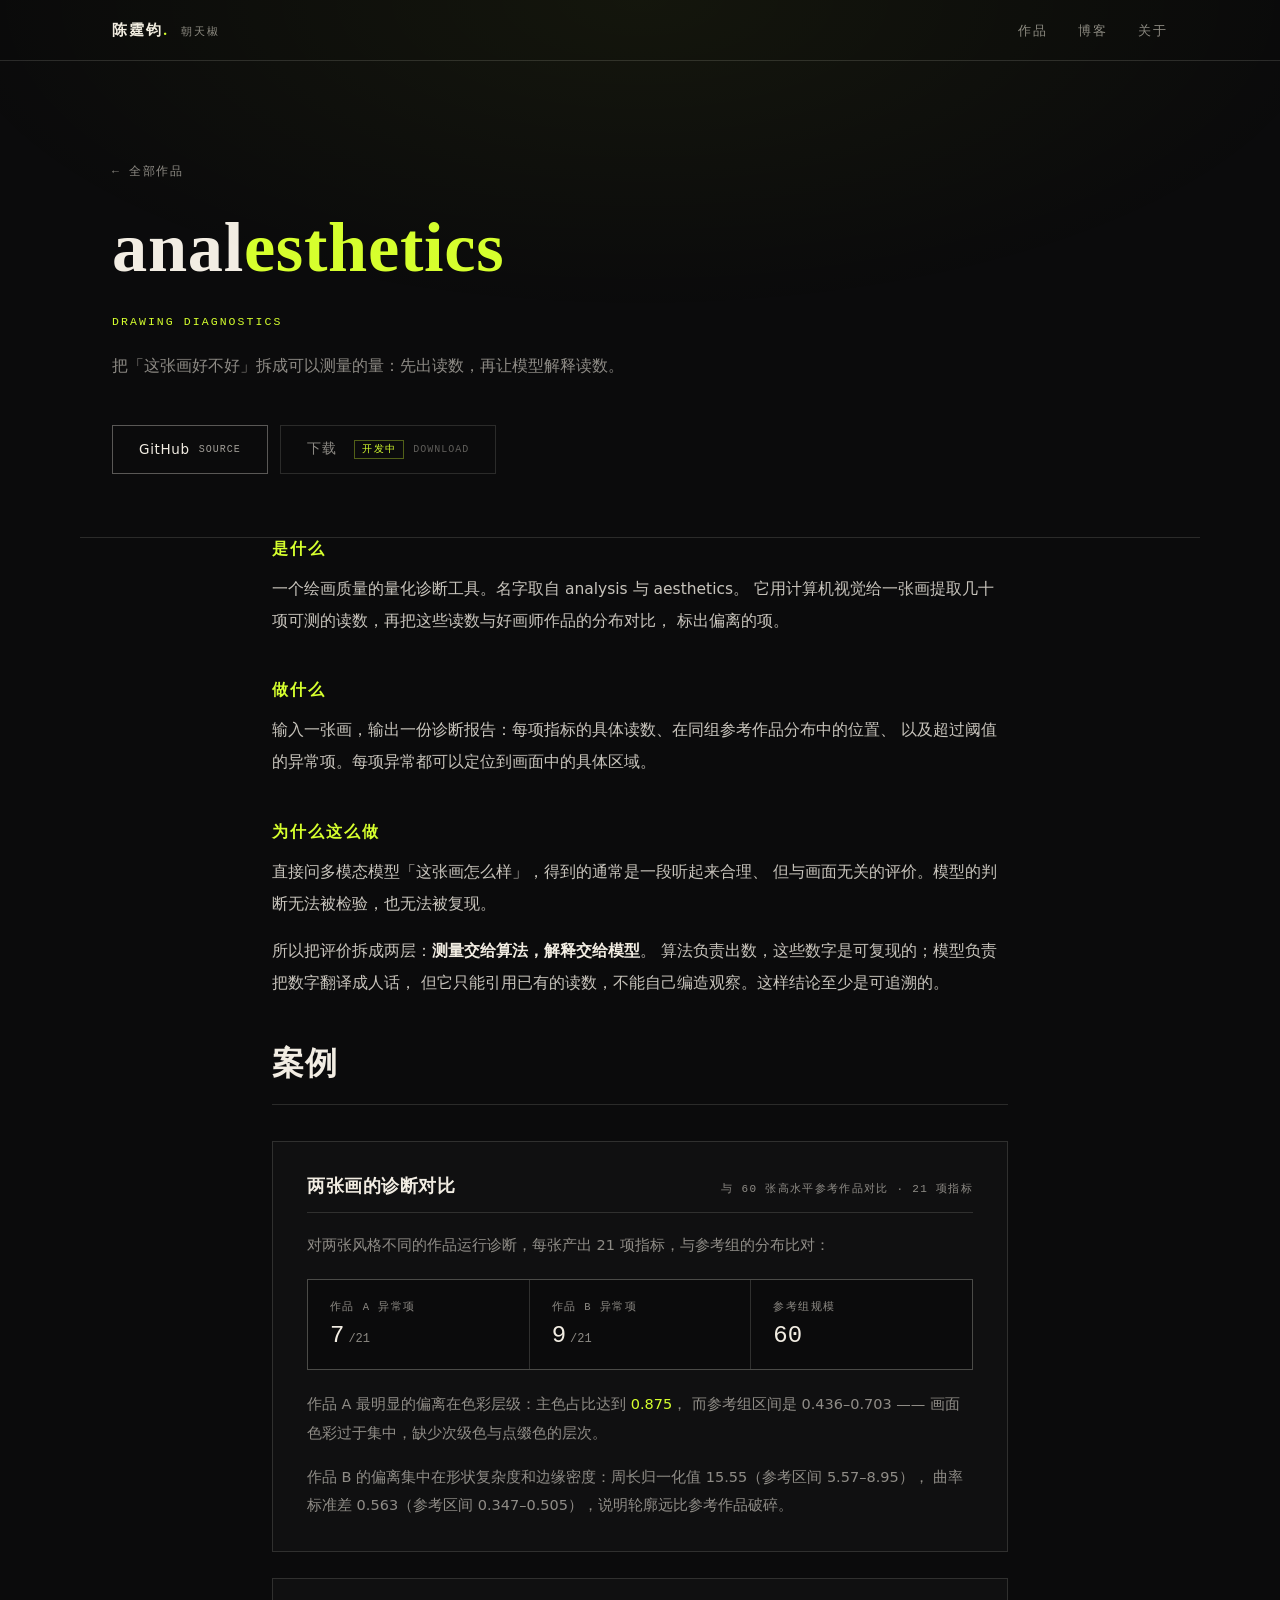
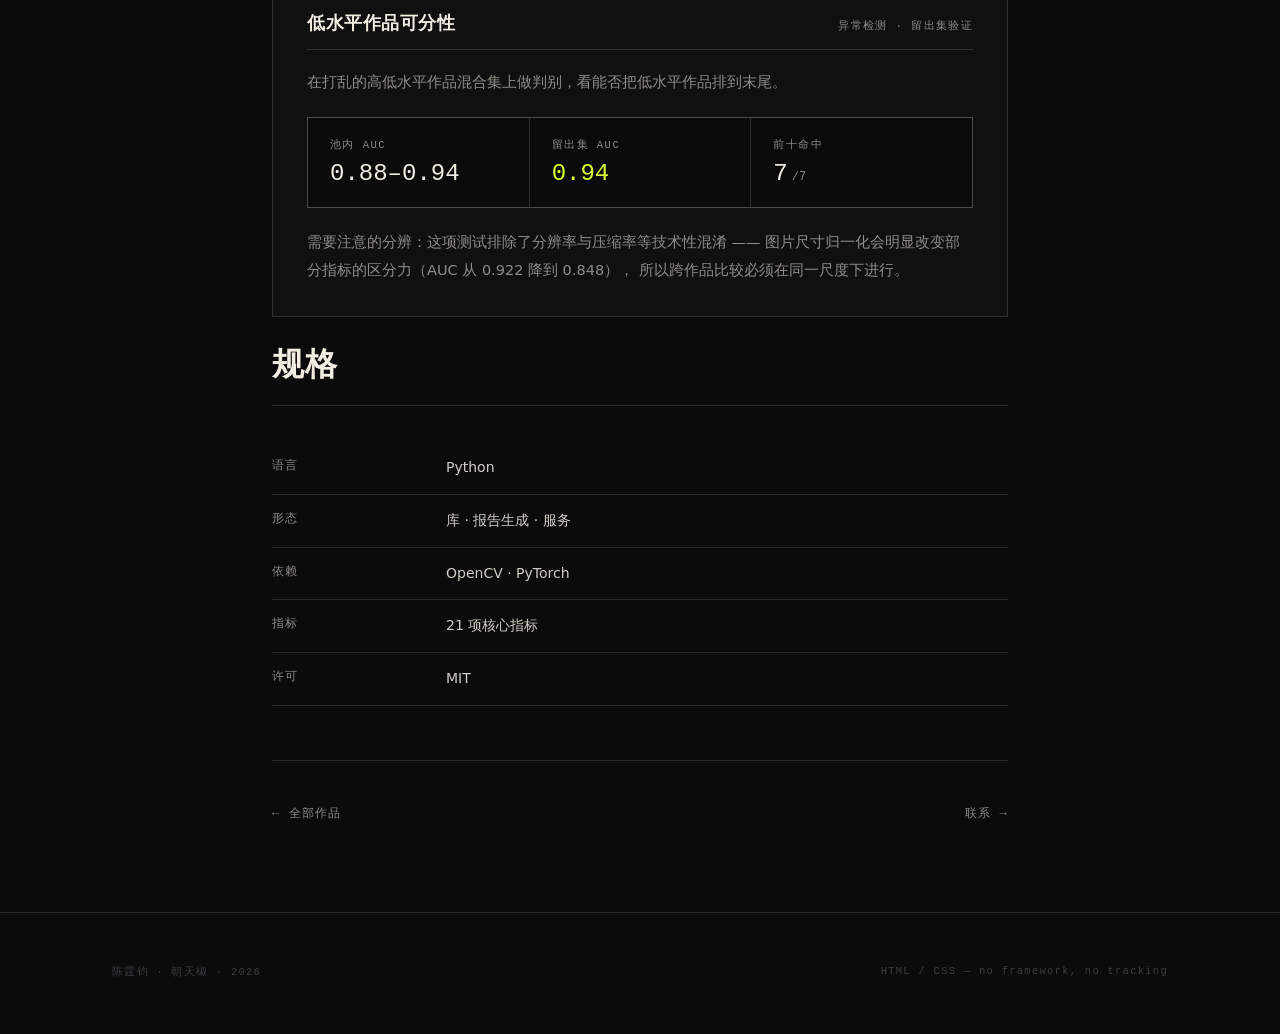
==== commit 6ad9a765: "Revert "feat(visual): 酸性印刷层 — 纸色底 / 半调网点 / 套印错位 / 硬投影" This reverts commit 89ced3f2571bb3804689066b1" ====
--- a/analesthetics.html
+++ b/analesthetics.html
@@ -10,9 +10,9 @@
 <meta property="og:type" content="website">
 <style>
 :root{
-  --bg:#F2EBDD; --ink:#14110E; --dim:rgba(20,17,14,.56);
-  --faint:rgba(20,17,14,.34); --line:rgba(20,17,14,.14);
-  --acid:#5C6B00;
+  --bg:#0b0b0c; --ink:#f2ede3; --dim:rgba(242,237,227,.56);
+  --faint:rgba(242,237,227,.34); --line:rgba(242,237,227,.14);
+  --acid:#d6ff2e;
   --serif:"Songti SC","Noto Serif CJK SC","Source Han Serif SC","SimSun",serif;
   --sans:"PingFang SC","HarmonyOS Sans SC","MiSans","Microsoft YaHei",system-ui,sans-serif;
   --mono:ui-monospace,"SF Mono","JetBrains Mono",Menlo,Consolas,monospace;
@@ -22,8 +22,8 @@
 body{background:var(--bg);color:var(--ink);font-family:var(--sans);
      -webkit-font-smoothing:antialiased;overflow-x:hidden}
 body::before{content:"";position:fixed;inset:0;pointer-events:none;z-index:99;
-  background:radial-gradient(ellipse 80% 50% at 50% 0%,rgba(92,107,0,.05),transparent 70%)}
-::selection{background:var(--acid);color:#14110E}
+  background:radial-gradient(ellipse 80% 50% at 50% 0%,rgba(214,255,46,.05),transparent 70%)}
+::selection{background:var(--acid);color:#0b0b0c}
 .wrap{max-width:1120px;margin:0 auto;padding:0 32px}
 .wrap.narrow{max-width:800px}
 
@@ -37,7 +37,7 @@
 html.js .reveal.d2{transition-delay:.24s}
 html.js .reveal.d3{transition-delay:.36s}
 
-nav{position:sticky;top:0;z-index:50;background:rgba(242,235,221,.94);
+nav{position:sticky;top:0;z-index:50;background:rgba(11,11,12,.78);
     backdrop-filter:blur(16px);border-bottom:1px solid var(--line)}
 nav .wrap{display:flex;justify-content:space-between;align-items:center;height:60px}
 .brand{font-family:var(--serif);font-weight:900;font-size:15px;letter-spacing:.14em;
@@ -67,7 +67,7 @@
 .act{display:inline-flex;align-items:center;gap:9px;padding:14px 26px;
      font-size:13.5px;letter-spacing:.05em;text-decoration:none;
      border:1px solid var(--faint);color:var(--ink);transition:all .28s}
-.act:hover{background:var(--acid);color:#14110E;border-color:var(--acid)}
+.act:hover{background:var(--acid);color:#0b0b0c;border-color:var(--acid)}
 .act.ghost{border-color:var(--line);color:var(--dim)}
 .act.ghost:hover{background:transparent;color:var(--ink);border-color:var(--faint)}
 .act small{font-family:var(--mono);font-size:10px;letter-spacing:.1em;opacity:.65}
@@ -76,7 +76,7 @@
 .sec-h{font-family:var(--serif);font-weight:900;letter-spacing:.03em;
        font-size:clamp(1.4rem,2.8vw,2rem);margin-bottom:36px;
        padding-bottom:18px;border-bottom:1px solid var(--line)}
-.body-t p{font-size:15.5px;line-height:2.05;color:rgba(20,17,14,.82);margin-bottom:24px}
+.body-t p{font-size:15.5px;line-height:2.05;color:rgba(242,237,227,.82);margin-bottom:24px}
 .body-t strong{color:var(--ink);font-weight:600}
 .body-t em{font-style:normal;color:var(--acid)}
 
@@ -86,7 +86,7 @@
          padding:14px 0;border-bottom:1px solid var(--line);font-size:14px}
 .spec dt,.spec .k{font-family:var(--mono);font-size:11.5px;letter-spacing:.1em;
                   color:var(--dim);padding-top:2px}
-.spec .v{color:rgba(20,17,14,.86);line-height:1.7}
+.spec .v{color:rgba(242,237,227,.86);line-height:1.7}
 
 /* 三步 / 特性 */
 .feats{display:grid;grid-template-columns:repeat(3,1fr);gap:0;border-top:1px solid var(--line)}
@@ -99,8 +99,8 @@
 .feat p{font-size:13.5px;line-height:1.8;color:var(--dim)}
 
 pre{font-family:var(--mono);font-size:12.5px;line-height:1.9;
-    background:rgba(20,17,14,.035);border:1px solid var(--line);
-    padding:22px 24px;overflow-x:auto;margin:24px 0;color:rgba(20,17,14,.8)}
+    background:rgba(242,237,227,.035);border:1px solid var(--line);
+    padding:22px 24px;overflow-x:auto;margin:24px 0;color:rgba(242,237,227,.8)}
 pre b{color:var(--acid);font-weight:400}
 
 .note{font-size:13px;line-height:1.85;color:var(--dim);
@@ -113,7 +113,7 @@
 .pager a:hover{color:var(--acid)}
 
 footer{border-top:1px solid var(--line);padding:52px 0;margin-top:10vh}
-.colophon{font-family:var(--mono);font-size:10.5px;color:rgba(20,17,14,.30);
+.colophon{font-family:var(--mono);font-size:10.5px;color:#3d3d42;
           letter-spacing:.12em;display:flex;justify-content:space-between;flex-wrap:wrap;gap:14px}
 
 @media(max-width:880px){
@@ -129,13 +129,13 @@
 
 
 .badge{display:inline-block;font-family:var(--mono);font-size:9.5px;
-       letter-spacing:.14em;color:var(--acid);border:1px solid rgba(92,107,0,.35);
+       letter-spacing:.14em;color:var(--acid);border:1px solid rgba(214,255,46,.35);
        padding:2px 7px;margin-left:9px;vertical-align:middle;white-space:nowrap}
-.wipbar{border:1px solid rgba(92,107,0,.28);
-        background:rgba(92,107,0,.05);
+.wipbar{border:1px solid rgba(214,255,46,.28);
+        background:rgba(214,255,46,.05);
         padding:14px 20px;margin:0 auto 0;max-width:800px;
         font-family:var(--mono);font-size:11.5px;letter-spacing:.08em;
-        color:rgba(20,17,14,.7);text-align:center}
+        color:rgba(242,237,227,.7);text-align:center}
 .wipbar b{color:var(--acid);font-weight:400}
 
 </style>
@@ -144,13 +144,13 @@
 .ov{margin-bottom:42px}
 .ov h3{font-family:var(--serif);font-weight:700;font-size:1.02rem;
        letter-spacing:.12em;color:var(--acid);margin-bottom:14px}
-.ov p{font-size:15.5px;line-height:2.05;color:rgba(20,17,14,.82)}
+.ov p{font-size:15.5px;line-height:2.05;color:rgba(242,237,227,.82)}
 .ov p+p{margin-top:16px}
 .ov strong{color:var(--ink);font-weight:600}
 
 /* 案例卡 */
 .case{border:1px solid var(--line);padding:32px 34px;margin-bottom:26px;
-      background:rgba(20,17,14,.02)}
+      background:rgba(242,237,227,.02)}
 .case-h{display:flex;justify-content:space-between;align-items:baseline;
         gap:18px;flex-wrap:wrap;margin-bottom:18px;
         padding-bottom:14px;border-bottom:1px solid var(--line)}
@@ -174,7 +174,6 @@
        border:1px dashed var(--line);padding:28px 30px}
 </style>
 <script>document.documentElement.classList.add("js");</script>
-<link rel="stylesheet" href="assets/print.css">
 </head>
 <body>
 <nav>
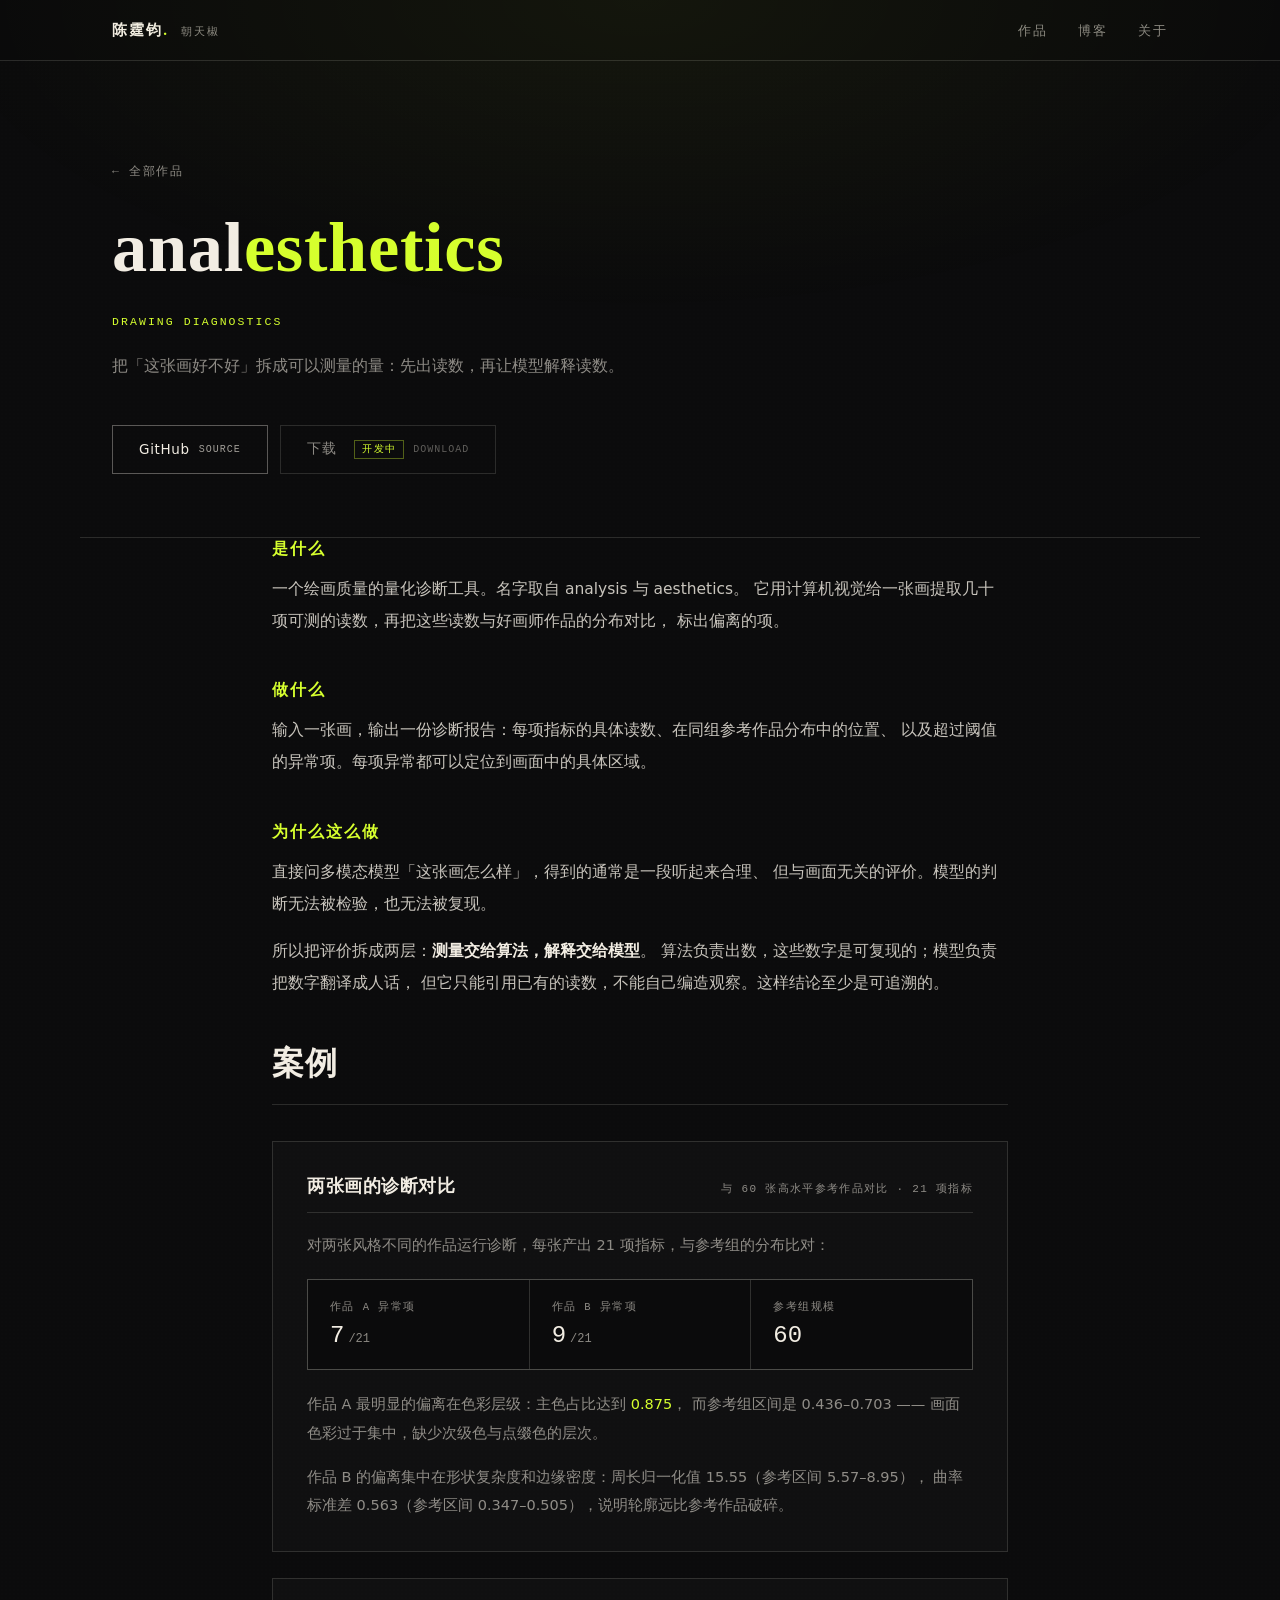
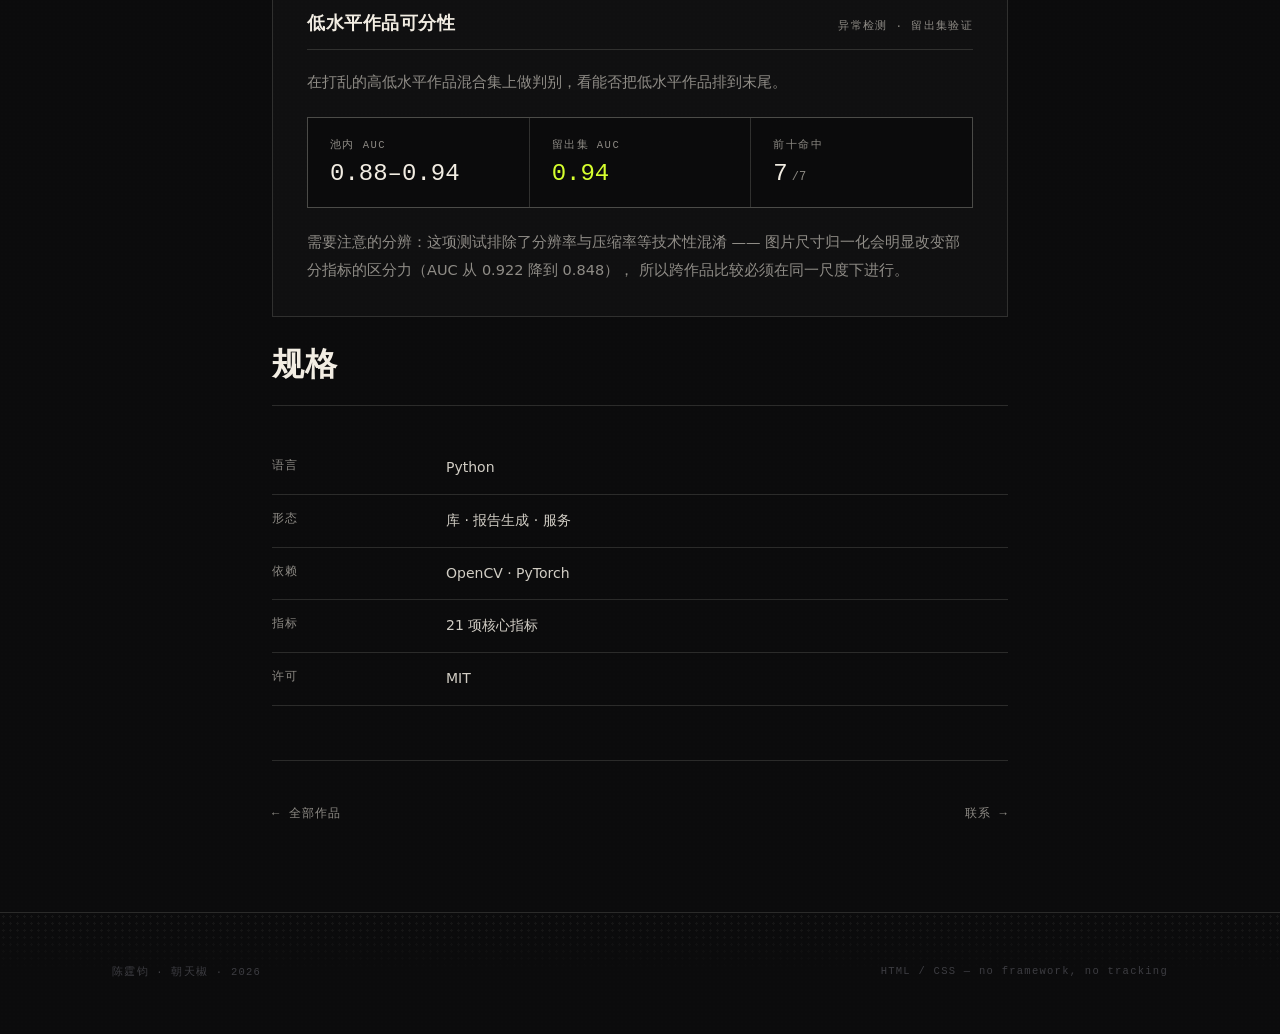
==== commit a8a7d810: "feat(type): 半调字 + 竖排书脊 + 页眉式章节条，正文字阶上调（暗底保持）" ====
--- a/analesthetics.html
+++ b/analesthetics.html
@@ -174,6 +174,7 @@
        border:1px dashed var(--line);padding:28px 30px}
 </style>
 <script>document.documentElement.classList.add("js");</script>
+<link rel="stylesheet" href="assets/print.css">
 </head>
 <body>
 <nav>
--- a/assets/print.css
+++ b/assets/print.css
@@ -0,0 +1,163 @@
+/* ─────────────────────────────────────────────────────────────
+   print.css — 暗底印刷层（halftone / risograph）
+   基准仍是原站暗色，本层只加"印"的质感：网点、套色、硬投影。
+   不碰字号、字距、行高，不改任何文案结构。
+   ───────────────────────────────────────────────────────────── */
+:root{
+  --magenta:#FF2E93;
+  --cyan:#00C8FF;
+  --red:#E4442B;
+  --acid-ink:#D6FF2E;
+}
+
+/* 胶片颗粒：极轻，只在大面积暗部可见 */
+body{
+  background-image:radial-gradient(rgba(255,255,255,.013) .6px, transparent .8px);
+  background-size:4px 4px;
+}
+
+/* 半调圆盘：品红（右上）+ 酸绿（左下），screen 叠色 */
+.hero{position:relative}
+.hero::after{
+  content:"";position:absolute;z-index:0;pointer-events:none;
+  right:-7vw;top:-7vh;width:44vw;height:44vw;border-radius:50%;
+  background-image:radial-gradient(rgba(255,46,147,.95) 2.2px, transparent 2.4px);
+  background-size:11px 11px;
+  opacity:.28;mix-blend-mode:screen;
+  -webkit-mask-image:radial-gradient(circle at 50% 50%, #000 30%, transparent 66%);
+          mask-image:radial-gradient(circle at 50% 50%, #000 30%, transparent 66%);
+}
+.hero::before{
+  content:"";position:absolute;z-index:0;pointer-events:none;
+  left:-8vw;bottom:-16vh;width:26vw;height:26vw;border-radius:50%;
+  background-image:radial-gradient(rgba(214,255,46,.95) 1.9px, transparent 2.1px);
+  background-size:9px 9px;
+  opacity:.13;mix-blend-mode:screen;
+  -webkit-mask-image:radial-gradient(circle at 50% 50%, #000 26%, transparent 62%);
+          mask-image:radial-gradient(circle at 50% 50%, #000 26%, transparent 62%);
+}
+.hero > *:not(.halftone):not(.regmark){position:relative;z-index:1}
+
+/* 通用网点容器 */
+.halftone{
+  position:absolute;inset:0;pointer-events:none;z-index:0;
+  background-image:radial-gradient(rgba(255,46,147,.9) 1.1px, transparent 1.3px);
+  background-size:6px 6px;opacity:.07;mix-blend-mode:screen;
+  -webkit-mask-image:radial-gradient(120% 78% at 72% 6%, #000 10%, transparent 66%);
+          mask-image:radial-gradient(120% 78% at 72% 6%, #000 10%, transparent 66%);
+}
+
+/* 套准十字：印刷定位标 */
+.regmark{
+  position:absolute;width:24px;height:24px;opacity:.30;z-index:2;
+  background:
+    linear-gradient(var(--ink),var(--ink)) center/1px 100% no-repeat,
+    linear-gradient(var(--ink),var(--ink)) center/100% 1px no-repeat;
+  border-radius:50%;
+}
+.regmark::after{content:"";position:absolute;inset:6px;border:1px solid var(--ink);border-radius:50%}
+.regmark.tl{top:78px;left:14px}
+.regmark.br{bottom:16px;right:14px}
+
+/* 按钮：盖章式硬投影，酸色 */
+.btn{
+  border-width:1px;
+  box-shadow:4px 4px 0 rgba(214,255,46,.75);
+  transition:transform .12s ease, box-shadow .12s ease, background .18s ease, color .18s ease;
+}
+.btn:hover{transform:translate(2px,2px);box-shadow:2px 2px 0 rgba(214,255,46,.75)}
+.btn.ghost{box-shadow:none;border-color:var(--line)}
+.btn.ghost:hover{box-shadow:2px 2px 0 rgba(242,237,227,.35)}
+
+/* 章节序号：做成小色块，像印刷里的色标条 */
+.sec-idx{
+  color:#0b0b0c;background:var(--acid-ink);
+  padding:2px 8px;letter-spacing:.14em;
+}
+
+/* 作品行 hover：一丝品红渗墨，不做位移 */
+.item{transition:background .28s ease,border-color .3s}
+.item:hover{padding-left:14px;background:linear-gradient(90deg,rgba(255,46,147,.10),transparent 62%)}
+
+/* 作品缩略图（若存在）：灰度 + 网点叠印 */
+.print-img{position:relative;overflow:hidden;border:1px solid var(--line)}
+.print-img img{display:block;width:100%;filter:grayscale(1) contrast(1.2)}
+.print-img::after{
+  content:"";position:absolute;inset:0;pointer-events:none;
+  background-image:radial-gradient(rgba(255,46,147,.75) 1px, transparent 1.2px);
+  background-size:4px 4px;opacity:.22;mix-blend-mode:screen;
+}
+
+/* 页脚：只加一条网点带，标题保持干净（不做错位套印） */
+footer{position:relative}
+footer::before{
+  content:"";position:absolute;left:0;right:0;top:0;height:56px;pointer-events:none;
+  background-image:radial-gradient(rgba(242,237,227,.55) 1.1px, transparent 1.3px);
+  background-size:7px 7px;
+  opacity:.10;mix-blend-mode:screen;
+  -webkit-mask-image:linear-gradient(#000,transparent);
+          mask-image:linear-gradient(#000,transparent);
+}
+
+/* ── 排版语言升级 ─────────────────────────────────────────── */
+
+/* ②-1 标题收紧：大字号下宋体默认往外散 */
+h1{letter-spacing:-.025em}
+h1 .mono{letter-spacing:-.02em}
+
+/* ③ 半调字：笔画里填网点，只给一个词用 */
+.ht{
+  background-image:
+    radial-gradient(#D6FF2E 3.2px, transparent 3.45px),
+    linear-gradient(rgba(214,255,46,.30), rgba(214,255,46,.30));
+  background-size:6.5px 6.5px, 100% 100%;
+  -webkit-background-clip:text;background-clip:text;
+  color:transparent;
+}
+@supports not ((-webkit-background-clip:text) or (background-clip:text)){
+  .ht{color:var(--acid-ink);background-image:none}
+}
+
+/* ②-2 左侧竖排书脊（书页边轨，读作自下而上） */
+.rail{
+  position:fixed;left:12px;top:50%;z-index:40;pointer-events:none;
+  writing-mode:vertical-rl;transform:translateY(-50%) rotate(180deg);
+  font-family:var(--mono);font-size:10px;letter-spacing:.42em;
+  color:rgba(242,237,227,.22);
+}
+@media (max-width:1240px){.rail{display:none}}
+
+/* ④ 页眉式章节条：编号 · 中文 · 刻度线 · 英文 */
+.sec-head{align-items:baseline}
+.sec-idx{align-self:center}
+.sec-rule{
+  flex:1;height:1px;align-self:center;
+  background:linear-gradient(90deg,rgba(242,237,227,.22),rgba(242,237,227,.06));
+  margin:0 4px;
+}
+.sec-en{
+  font-family:var(--mono);font-size:10px;letter-spacing:.26em;
+  color:rgba(242,237,227,.40);white-space:nowrap;
+}
+
+/* ① 字阶与行高：正文抬到 17px，暗底更耐读 */
+.hero-sub{font-size:17px;line-height:1.92}
+.hero-role + .hero-sub{font-size:17.5px;color:rgba(242,237,227,.80)}
+.item p{font-size:15.5px;line-height:1.9}
+.about p{font-size:16px;line-height:2.02}
+.step p{font-size:14.5px;line-height:1.85}
+
+@media (max-width:720px){
+  .hero-sub{font-size:16px}
+  .hero-role + .hero-sub{font-size:16.5px}
+  .sec-en{display:none}
+}
+
+@media (prefers-reduced-motion:reduce){
+  html{scroll-behavior:auto}
+  html.js .reveal{transition:none;opacity:1;transform:none}
+}
+@media (max-width:720px){
+  .hero::after{width:64vw;height:64vw;right:-18vw;opacity:.22}
+  .hero::before{display:none}
+}
